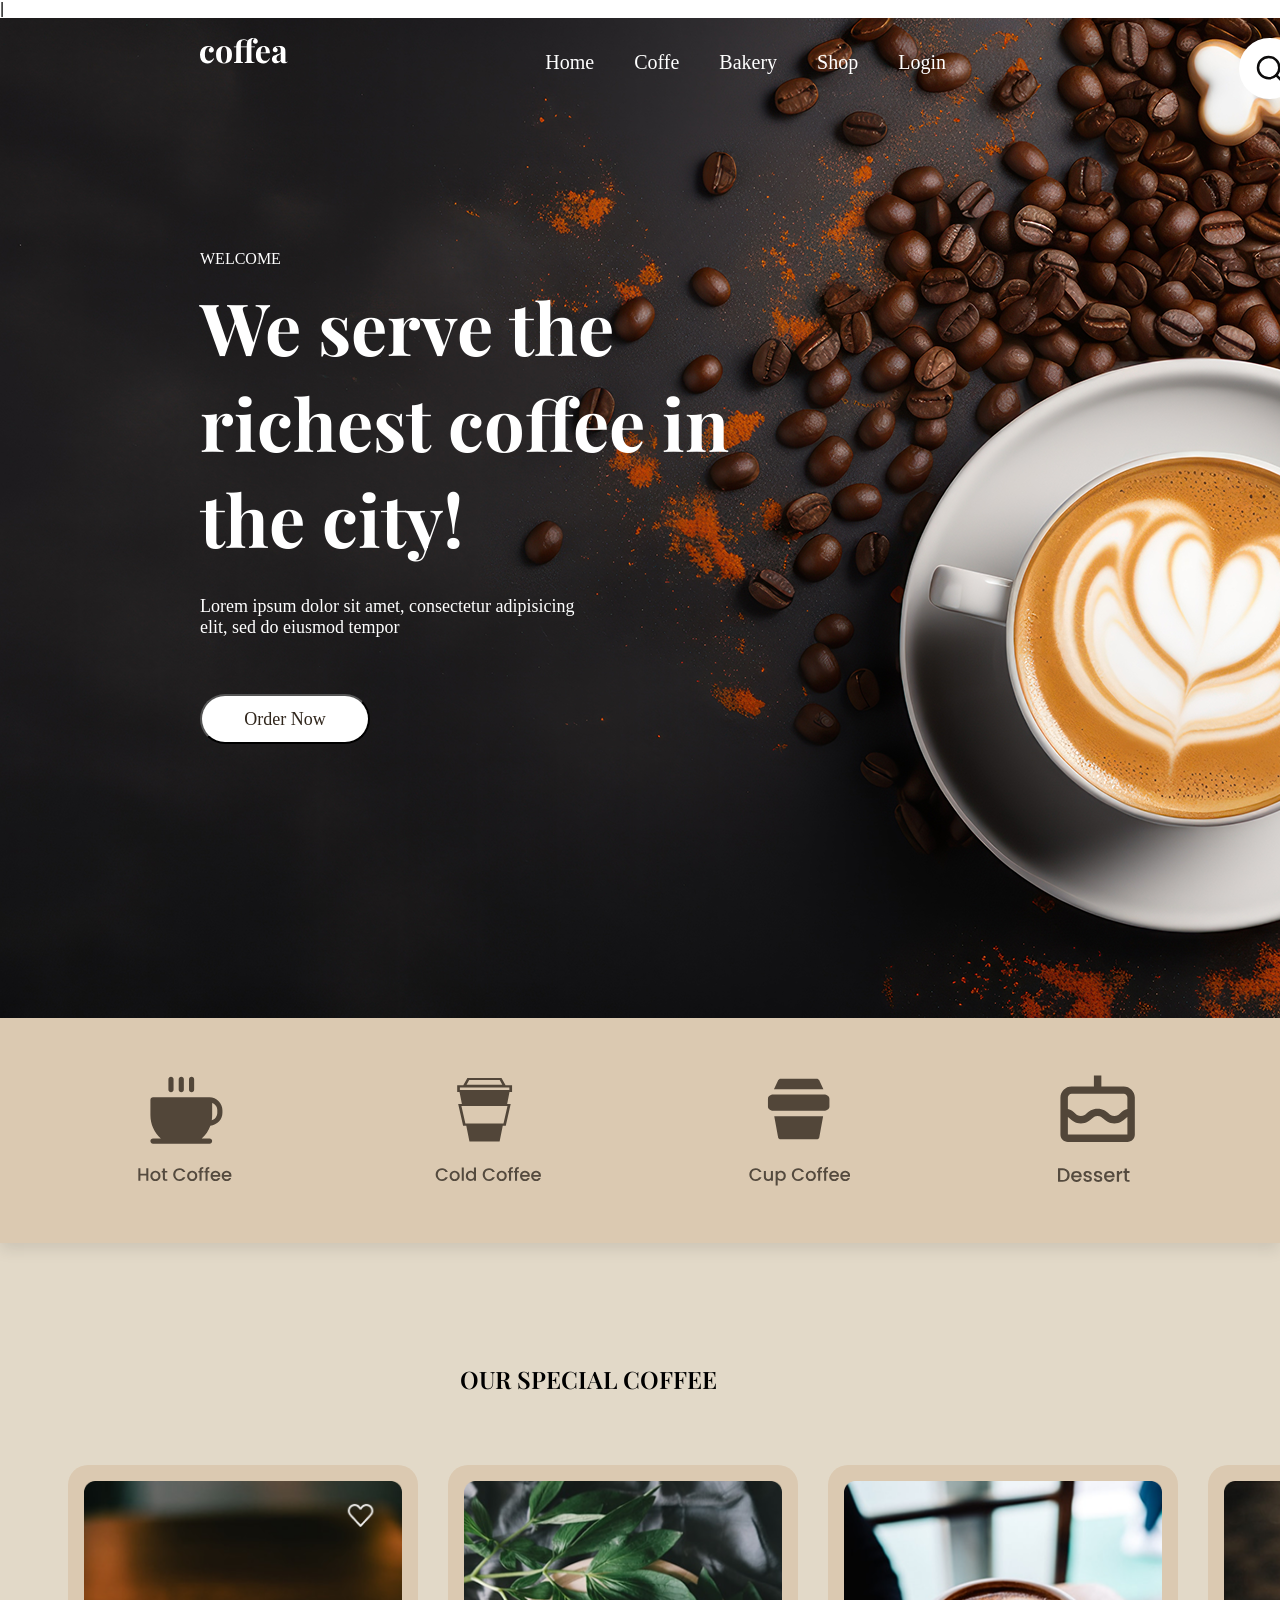
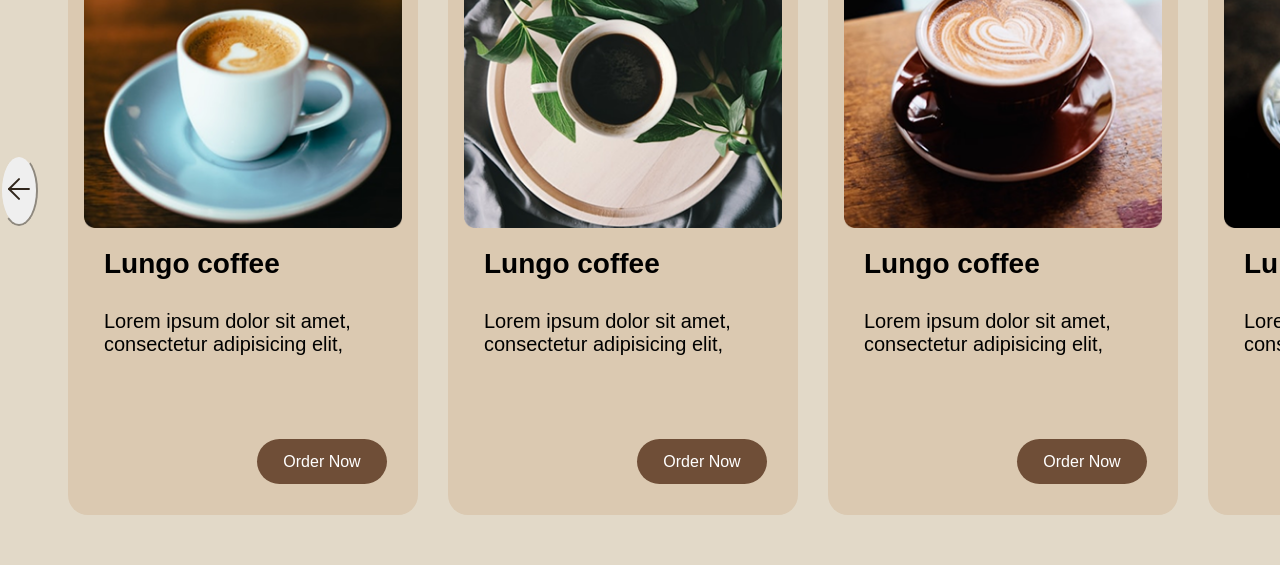
==== index.html @ 7fa64520 "c1" ====
<!DOCTYPE html>
<html lang="en">
<head>
    <meta charset="UTF-8">
    <meta name="viewport" content="width=device-width, initial-scale=1.0">
    <title>Caffea</title>
    |<link rel="stylesheet" href="styles.css">
    <link rel="preconnect" href="https://fonts.googleapis.com">
    <link rel="preconnect" href="https://fonts.gstatic.com" crossorigin>
    <link href="https://fonts.googleapis.com/css2?family=Playfair+Display:wght@400;500;600;700&display=swap"
        rel="stylesheet">
</head>
<body>
    <header class="header">
        
<section class="hero-content">
    <p class="subtitle-hero">WELCOME</p>
    <h1 class="title-hero">
        We serve the <br> richest coffee in <br>the city!</h1>
    <p class="text-hero">Lorem ipsum dolor sit amet, consectetur adipisicing <br>elit, sed do eiusmod tempor</p>

    <button class="hero-btn"> Order Now </button>
</section>

      <nav class="navbar">
        <a href="index.html" class="logo">
            <img src="./images/Coffea-logo.svg" alt="Logo" class="logo">
        </a>
        <ul class="nav-list">
      
       
       <li class="item-nav"><a href="home.html" class="nav-link">Home</a></li>

       <li class="item-nav"><a href="coffe.html" class="nav-link"> Coffe</a></li>

       <li class="item-nav"><a href="bakery.html" class="nav-link"> Bakery</a></li>
       
       <li class="item-nav"><a href="shop.html" class="nav-link">Shop</a></li>
       
       <li class="item-nav"><a href="login.html" class="nav-link">Login</a></li>
       
       
</ul>
        <a href="#" class="search-btn">
            <img src="./images/cautare-icon.svg" alt="Search">
        </a>
    </nav>
    
    </header>


    <main>

<section class="icons">
    
        <img src="./images/svg1.svg" alt="svg1" class="svg"/>  
        <img src="./images/svg2.svg" alt="svg2" class="svg"/>
        <img src="./images/svg3.svg" alt="svg3" class="svg"/>
        <img src="./images/svg4.svg" alt="svg4" class="svg"/>
  
</section>

<section class="section1">

<h2 class="section1-title">OUR SPECIAL COFFEE</h2>

   <div class="cards"">


  <button class="btn-arrow"><img src="./images/arrow1.svg " /></button>
 
    <article class="card">
        <img src="/images/sectiune1f1.png" alt="poza-cafea" class="foto1" />
<h2 class="card-title">Lungo coffee</h2>
<p class="card-text">Lorem ipsum dolor sit amet,<br> consectetur adipisicing elit,</p>
<button class="btn-cards"> Order Now</button>
</article>




     <article class="card">
        <img src="./images/sectiune1f2.png" alt="poza-cafea2" class="foto1" />
<h2 class="card-title">Lungo coffee</h2>
        <p class="card-text">Lorem ipsum dolor sit amet,<br> consectetur adipisicing elit,</p>
    <button class="btn-cards"> Order Now</button>
    </article>





        <article class="card">
            <img src="./images/sectiune1f3.png" alt="poza-cafea3" class="foto1" />
            <h2 class="card-title">Lungo coffee</h2>
            <p class="card-text">Lorem ipsum dolor sit amet,<br> consectetur adipisicing elit,</p>
    <button class="btn-cards"> Order Now</button>
        </article>




            <article class="card">
                <img src="./images/sectiune1f4.png" alt="poza-cafea4" class="foto1" />
                <h2 class="card-title">Lungo coffee</h2>
                <p class="card-text">Lorem ipsum dolor sit amet,<br> consectetur adipisicing elit,</p>
            <button class="btn-cards"> Order Now</button>
            </article>
          <button class="btn-arrow"> <img src="./images/arrow2.svg" /></button>
            </div>
</section>
    </main>
</body>
</html>
---- styles.css ----
:root {
    --primary-color: #6F4E37;
    --text-color: #333;
    --white: #fff;
    --transition: 0.3s;
    --button-color:#90EE90;
}

* {
    margin: 0;
    padding: 0;
    box-sizing: border-box;
}

body {
    font-family: sans-serif;
}

.header {
    display: flex;
    min-height: 1000px;

    background-image: url("./images/background-hero.png");
    background-size: cover;
    background-position: center;
}
.logo {
    width: 88px;
    height: auto;
    display: block;
    margin-left: 100px;
    margin-top: 10px;
}

.navbar{
    display:flex;
    justify-content: space-between;
    gap: 30px;
    width: 1444px;
    height: 66px;
    
}
.nav-list{
  

    display:flex;
    justify-content: flex-end;
    gap: 40px;
    width: 551px;
    height: 29.21px;
    list-style: none;
    padding:33px;
    font-family: Poppins;

}
.nav-link{text-decoration: none;
    color: white;
    list-style: none;}
.item-nav{
    color:#fff;
    font-size: 20px;
    text-decoration: none;
}
.search-btn{
    width: 61px;
    height: 66px;
    padding: 20px;

}
.hero-content {
    position: absolute;
    top: 250px;
    left: 200px;
    color:#fff;
    
}
.subtitle-hero{
    margin-bottom: 10px;
    font-family: outfit;
}
.title-hero{
    font-size: 72px;
    font-family: Playfair Display;
    margin-bottom: 30px;
    
}
.text-hero{
    font-size: 18px;
    font-family: Outfit;
    margin-bottom: 56px;
}
.hero-btn{
    width: 170px;
   height: 50px;
    border-radius: 100px;
    background-color: #FFFFFF;
    color:#30261C;
    cursor: pointer;
    font-size: 18px;
    font-family: Outfit;
   
    
}
.hero-btn:hover{
    background-color: var(--button-color);

}
.nav-link:hover{
    color: var(--button-color);
}
.icons{
    display: flex;
    flex-direction: row;
    justify-content:center ;
    gap: 100px;
    background-color: #dbc9b1;

       
                box-shadow: 0 6px 15px rgba(0, 0, 0, 0.10);
            
        position: relative;
        z-index: 1;
    }

.svg{ 
    margin: 50px;
    width: 97,5px;
    height: 125px;
  
}
.section1 {
    background-color: #E2D9C8;
    display: flex;
    flex-direction: column;
    padding: 50px 0;
}

.section1-title {
    align-self: center;
    width: 361px;
    font-family: "Playfair Display", serif;
    font-weight: 600;
    margin: 70px;
}


.cards {
    display: flex;
    flex-direction: row;
    justify-content: space-around;
    gap: 30px;
}


.btn-arrow {
    width: 71px;
    height: 71px;
    align-self: center;
    border-radius: 50%;
    border-color: #E2D9C8;
}


.btn-arrow:hover {
    background-color: var(--button-color);
}


.card {
    display: flex;
    flex-direction: column;
    width: 350px;
    height: 650px;
    padding: 16px;
    background-color: #dbc9b1;
    border-radius: 20px;
}


.card-title {
    font-family: "Outfit", sans-serif;
    font-weight: 600;
    font-size: 28px;
    padding: 20px;
    margin: 0;
}


.card-text {
    font-family: "Outfit", sans-serif;
    font-size: 20px;
    padding: 0 20px;
    margin-top: 10px;

   
}


.btn-cards {
    width: 130px;
    height: 45px;
    margin-top: auto;
    margin-left: auto;
    margin-right: 15px;
    margin-bottom: 15px;
    

    background-color: #6F4E37;
    color: white;
    border-radius: 30px;
    border: none;

    font-family: "Outfit", sans-serif;
    font-size: 16px;
   
}


.btn-cards:hover {
    background-color: var(--button-color);
}
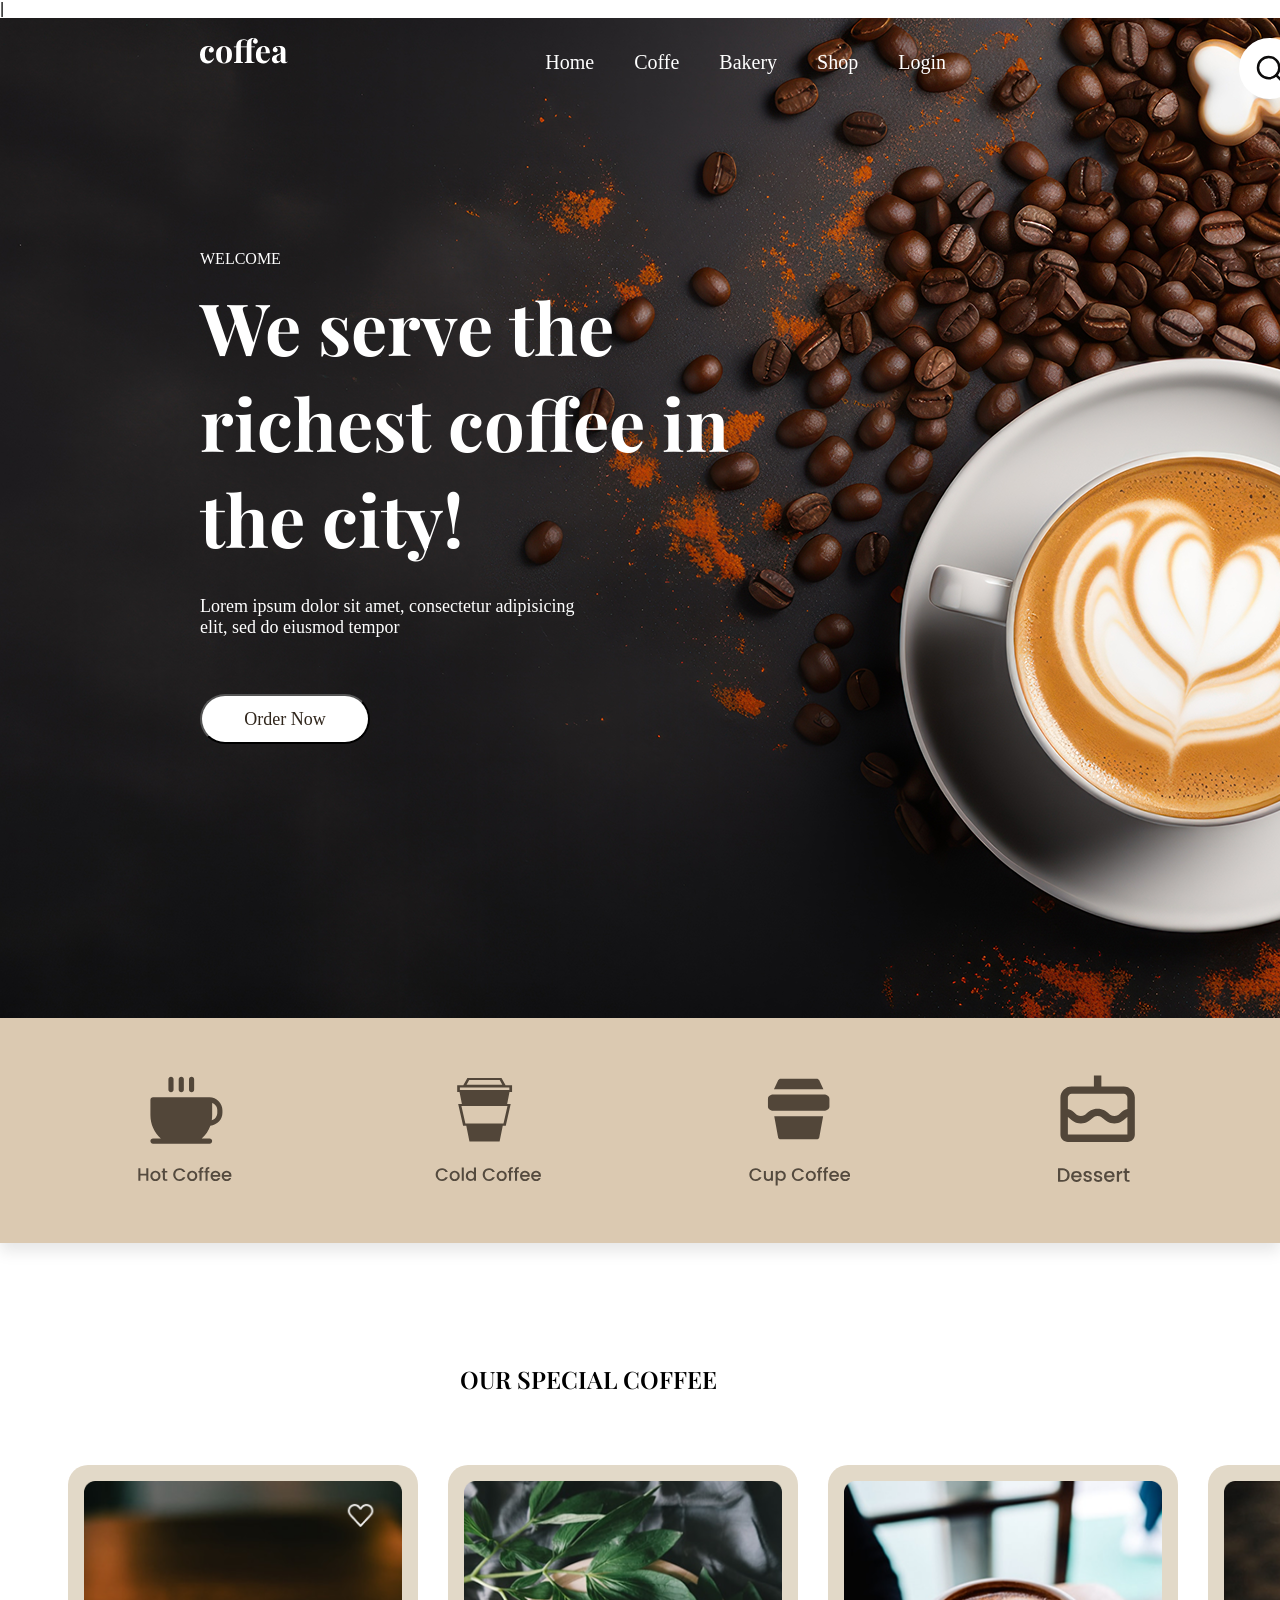
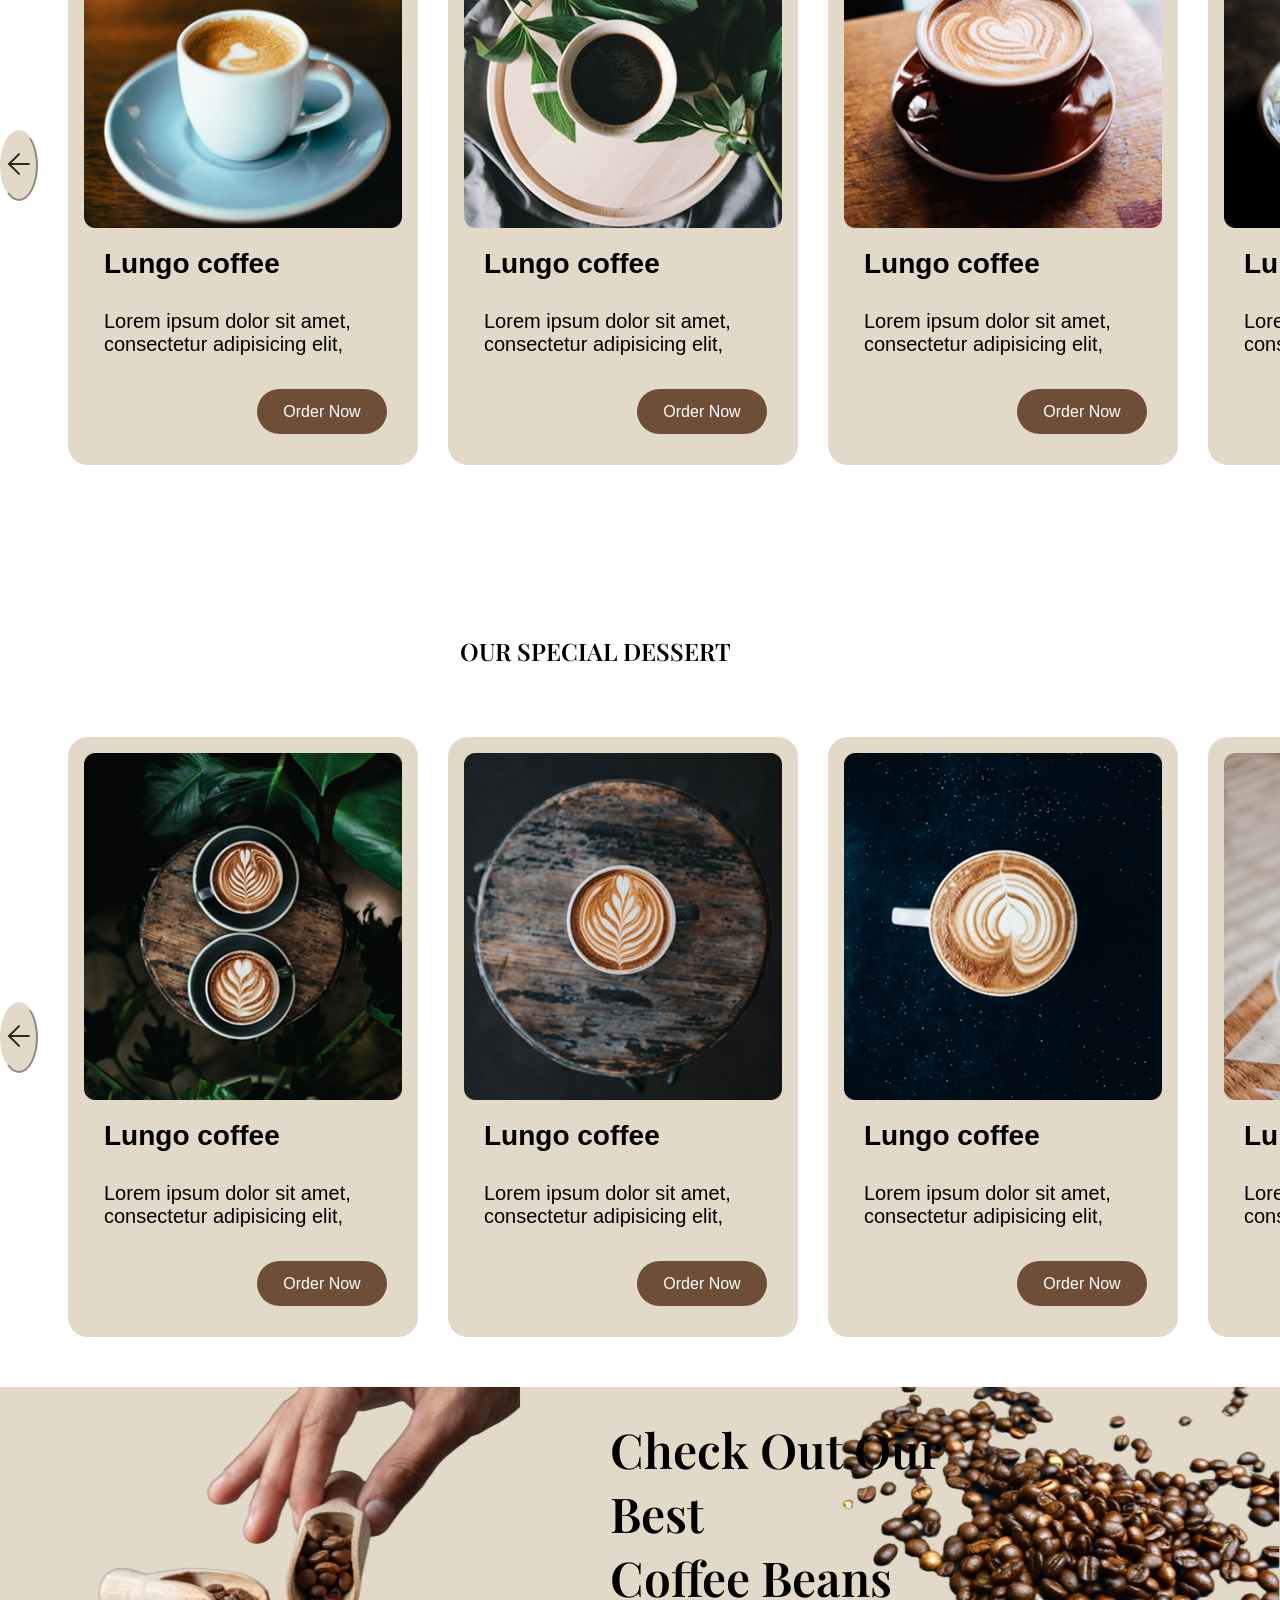
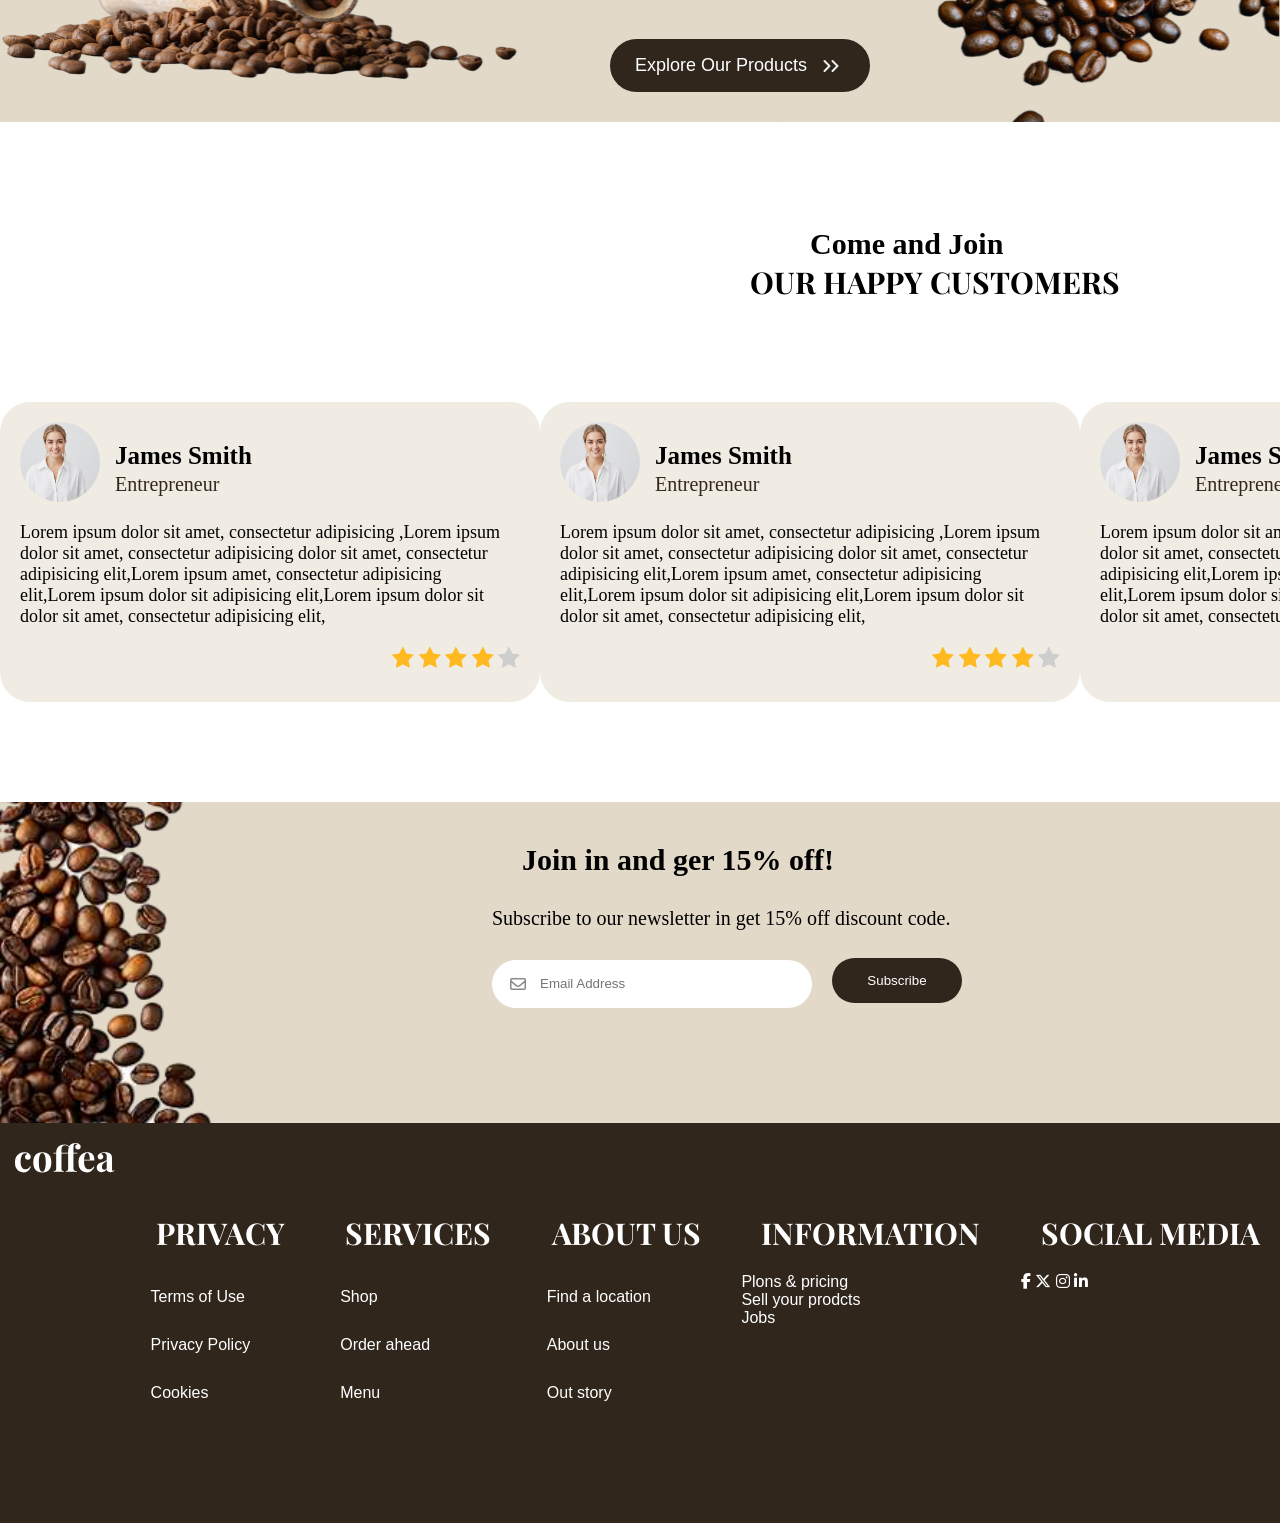
==== commit 48c6246b: "box model+ flexbox" ====
--- a/index.html
+++ b/index.html
@@ -9,6 +9,7 @@
     <link rel="preconnect" href="https://fonts.gstatic.com" crossorigin>
     <link href="https://fonts.googleapis.com/css2?family=Playfair+Display:wght@400;500;600;700&display=swap"
         rel="stylesheet">
+        <link rel="stylesheet" href="https://cdnjs.cloudflare.com/ajax/libs/font-awesome/6.7.2/css/all.min.css">
 </head>
 <body>
     <header class="header">
@@ -109,6 +110,248 @@
           <button class="btn-arrow"> <img src="./images/arrow2.svg" /></button>
             </div>
 </section>
+
+
+
+
+<section class="section1">
+
+    <h2 class="section1-title">OUR SPECIAL DESSERT</h2>
+
+    <div class="cards"">
+
+
+  <button class=" btn-arrow"><img src="./images/arrow1.svg " /></button>
+
+        <article class="card">
+            <img src="/images/sectiune2f1.png" alt="poza-cafea" class="foto1" />
+            <h2 class="card-title">Lungo coffee</h2>
+            <p class="card-text">Lorem ipsum dolor sit amet,<br> consectetur adipisicing elit,</p>
+            <button class="btn-cards"> Order Now</button>
+        </article>
+
+
+
+
+        <article class="card">
+            <img src="./images/sectiune2f2.png" alt="poza-cafea2" class="foto1" />
+            <h2 class="card-title">Lungo coffee</h2>
+            <p class="card-text">Lorem ipsum dolor sit amet,<br> consectetur adipisicing elit,</p>
+            <button class="btn-cards"> Order Now</button>
+        </article>
+
+
+
+
+
+        <article class="card">
+            <img src="./images/sectiune2f3.png" alt="poza-cafea3" class="foto1" />
+            <h2 class="card-title">Lungo coffee</h2>
+            <p class="card-text">Lorem ipsum dolor sit amet,<br> consectetur adipisicing elit,</p>
+            <button class="btn-cards"> Order Now</button>
+        </article>
+
+
+
+
+        <article class="card">
+            <img src="./images/sectiune2f4.png" alt="poza-cafea4" class="foto1" />
+            <h2 class="card-title">Lungo coffee</h2>
+            <p class="card-text">Lorem ipsum dolor sit amet,<br> consectetur adipisicing elit,</p>
+            <button class="btn-cards"> Order Now</button>
+        </article>
+        <button class="btn-arrow"> <img src="./images/arrow2.svg" /></button>
+    </div>
+</section>
+
+
+<section class="section3">
+
+    <img src="./images/svg1-section3.svg" alt="Coffee beans" class="section3-left-img">
+
+    <div class="section3-content">
+        <h2 class="section3-title">
+            Check Out Our Best <br>
+            Coffee Beans
+        </h2>
+
+        <button class="section3-btn">
+            Explore Our Products
+            <img src="./images/section3-arrrows.svg" alt="" class="section3-arrow">
+        </button>
+    </div>
+
+    <img src="./images/svg2-section3.svg" alt="Coffee beans" class="section3-right-img">
+
+</section>
+
+
+
+
+<h2 class="title-section4"> <span class="text-title4">Come and Join<br> </span>OUR HAPPY CUSTOMERS </h2>
+
+<section class="section4">
+
+
+<article class="article">
+    <div class="person">
+    <img src="./images/foto-sec4.png" alt="poza-profil" class="section4-photo" />
+
+    <div class="person-information">
+    <h3 class="section4-name"> James Smith</h3>
+    <p class="section4-first-text"> Entrepreneur</p>
+    </div>
+    </div>
+    
+     <p class="section4-second-text">Lorem ipsum dolor sit amet, consectetur adipisicing ,Lorem ipsum dolor sit amet, consectetur adipisicing dolor sit amet,
+    consectetur adipisicing elit,Lorem ipsum amet, consectetur adipisicing elit,Lorem ipsum dolor sit adipisicing elit,Lorem
+    ipsum dolor sit dolor sit amet, consectetur adipisicing elit,</p>
+
+<div class="star-icons">
+    <img src="./images/star-section4.svg" alt="star-sign" class="star-icon" />
+    <img src="./images/star-section4.svg" alt="star-sign" class="star-icon" />
+    <img src="./images/star-section4.svg" alt="star-sign" class="star-icon" />
+    <img src="./images/star-section4.svg" alt="star-sign" class="star-icon" />
+    <img src="./images/section4-star-empty.svg" alt="star-sign" class="star-icon" />
+
+
+</div>
+   
+</article>
+
+
+
+<article class="article">
+    <div class="person">
+    <img src="./images/foto-sec4.png" alt="poza-profil" class="section4-photo" />
+
+    <div class="person-information">
+    <h3 class="section4-name"> James Smith</h3>
+    <p class="section4-first-text"> Entrepreneur</p>
+    </div>
+    </div>
+     <p class="section4-second-text">Lorem ipsum dolor sit amet, consectetur adipisicing ,Lorem ipsum dolor sit amet, consectetur adipisicing dolor sit amet,
+    consectetur adipisicing elit,Lorem ipsum amet, consectetur adipisicing elit,Lorem ipsum dolor sit adipisicing elit,Lorem
+    ipsum dolor sit dolor sit amet, consectetur adipisicing elit,</p>
+
+
+    <div class="star-icons">
+    <img src="./images/star-section4.svg" alt="star-sign" class="star-icon" />
+    <img src="./images/star-section4.svg" alt="star-sign" class="star-icon" />
+    <img src="./images/star-section4.svg" alt="star-sign" class="star-icon" />
+    <img src="./images/star-section4.svg" alt="star-sign" class="star-icon" />
+    <img src="./images/section4-star-empty.svg" alt="star-sign" class="star-icon" />
+  
+        
+    </div>
+</article>
+<article class="article">
+    <div class="person">
+        <img src="./images/foto-sec4.png" alt="poza-profil" class="section4-photo" />
+
+        <div class="person-information">
+            <h3 class="section4-name"> James Smith</h3>
+            <p class="section4-first-text"> Entrepreneur</p>
+        </div>
+    </div>
+    <p class="section4-second-text">Lorem ipsum dolor sit amet, consectetur adipisicing ,Lorem ipsum dolor sit amet,
+        consectetur adipisicing dolor sit amet,
+        consectetur adipisicing elit,Lorem ipsum amet, consectetur adipisicing elit,Lorem ipsum dolor sit adipisicing
+        elit,Lorem
+        ipsum dolor sit dolor sit amet, consectetur adipisicing elit,</p>
+
+
+    <div class="star-icons">
+        <img src="./images/star-section4.svg" alt="star-sign" class="star-icon" />
+        <img src="./images/star-section4.svg" alt="star-sign" class="star-icon" />
+        <img src="./images/star-section4.svg" alt="star-sign" class="star-icon" />
+        <img src="./images/star-section4.svg" alt="star-sign" class="star-icon" />
+        <img src="./images/section4-star-empty.svg" alt="star-sign" class="star-icon" />
+
+
+    </div>
+</article>
+
+</section>
+
+
+
+<section class="section5">
+<img src="./images/section5-svg1.svg" alt="svg1-sectiune5" class="section5-svg1" />
+
+<div class="section5-text">
+<h2 class="section5-title"> Join in and ger 15% off!</h2>
+<p class="section5-subtext">Subscribe to our newsletter in get 15% off discount code.</p> 
+
+
+<div class="input-container">
+<i class="fa-regular fa-envelope"></i>
+<input type="email" placeholder="Email Address">
+</div>
+<button type="submit" class="btn-mail">Subscribe</button>
+</div>
+<img src="./images/section5-svg2.svg" alt="sectiune5-svg2" class="section-svg1" />
+
+</section>
     </main>
+
+
+    <footer class="footer">
+
+<img src="./images/Coffea-logo.svg" alt="logo" class="logo-footer" />
+
+
+<div class="footer-element">
+
+<h3 class="title-footer">PRIVACY</h3>
+<ul>
+    <li class="li-element"><a href="#">Terms of Use</a></li>
+    <li class="li-element"><a href="#">Privacy Policy</a></li>
+    <li class="li-element"><a href="#">Cookies</a></li>
+</ul>
+
+</div>
+
+<div class="footer-element">
+<h3 class="title-footer">SERVICES</h3>
+<ul>
+    <li class="li-element"><a href="#">Shop</a></li>
+    <li class="li-element"><a href="#">Order ahead</a></li>
+    <li class="li-element"><a href="#">Menu</a></li>
+</ul>
+
+</div>
+
+<div class="footer-element">
+<h3 class="title-footer">ABOUT US</h3>
+<ul>
+    <li class="li-element"><a href="#">Find a location</a></li>
+    <li class="li-element"><a href="#">About us</a></li>
+    <li class="li-element"><a href="#">Out story</a></li>
+</ul>
+
+</div>
+
+<div class="footer-element">
+<h3 class="title-footer">INFORMATION</h3>
+<ul>
+    <li><a href="#">Plons & pricing</a></li>
+    <li><a href="#">Sell your prodcts</a></li>
+    <li><a href="#">Jobs</a></li>
+</ul>
+
+</div>
+
+<div>
+<h3 class="title-footer">SOCIAL MEDIA</h3>
+<a href="www.facebook.com" target="_blank"> <i class="fa-brands fa-facebook-f"></i></a>
+<a href="https://x.com" target="_blank"> <i class="fa-brands fa-x-twitter"></i></a>
+<a href="https://www.instagram.com" target="_blank"><i class="fa-brands fa-instagram"></i></a>
+<a href="https://www.linkedin.com" target="_blank"><i class="fa-brands fa-linkedin-in"></i></a>
+
+
+</div>
+
+    </footer>
 </body>
 </html>
--- a/styles.css
+++ b/styles.css
@@ -116,7 +116,7 @@
     background-color: #dbc9b1;
 
        
-                box-shadow: 0 6px 15px rgba(0, 0, 0, 0.10);
+                box-shadow: 0 8px 15px rgba(0, 0, 0, 0.10);
             
         position: relative;
         z-index: 1;
@@ -129,7 +129,7 @@
   
 }
 .section1 {
-    background-color: #E2D9C8;
+    
     display: flex;
     flex-direction: column;
     padding: 50px 0;
@@ -158,6 +158,7 @@
     align-self: center;
     border-radius: 50%;
     border-color: #E2D9C8;
+    background-color: #E2D9C8;
 }
 
 
@@ -170,9 +171,9 @@
     display: flex;
     flex-direction: column;
     width: 350px;
-    height: 650px;
+    height: 600px;
     padding: 16px;
-    background-color: #dbc9b1;
+    background-color: #E2D9C8;
     border-radius: 20px;
 }
 
@@ -218,4 +219,242 @@
 
 .btn-cards:hover {
     background-color: var(--button-color);
+}
+.section3 {
+    display: grid;
+    grid-template-columns: 350px 1fr 500px;
+    align-items: center;
+
+    height: 335px;
+    background: #E2D9C8;
+}
+.section3-content {
+    justify-self: start;
+    margin-left: 120px;
+
+    display: flex;
+    flex-direction: column;
+    gap: 30px;
+    margin-left: 80px;
+    position: relative;
+    left: 180px;
+}
+.section3-title {
+    font-family: "Playfair Display", serif;
+    font-size: 48px;
+    font-weight: 600;
+    margin: 0;
+}
+.section3-btn {
+    display: flex;
+    align-items: center;
+    justify-content: center;
+    gap: 10px;
+
+    width: 260px;
+    padding: 16px;
+
+    border: none;
+    border-radius: 30px;
+
+    background-color: #30261C;
+    color: white;
+
+    font-family: "Outfit", sans-serif;
+    font-size: 18px;
+
+    cursor: pointer;
+}
+.section3-left-img {
+    justify-self: start;
+
+}
+.section3-right-img {
+    justify-self: end;
+}
+.section3-btn:hover{
+    background-color: var(--button-color);
+    
+}
+
+.title-section4{
+    position:relative;
+    left:750px;
+    top:100px;
+    font-family: Playfair Display;
+    font-size: 30px;
+}
+.text-title4{
+    font-family: Reggae One;
+    margin-left:60px;
+}
+.section4{
+    display: flex;
+    justify-content: space-around;
+    height: 500px;
+    
+}
+.section4-photo{
+    width: 80px;
+    height: 80px;
+    border-radius: 100%;
+    object-fit: cover;
+}
+.article{
+
+    display: flex;
+    flex-direction: column;
+    justify-content: flex-start;
+    gap: 20px;
+    margin-top: 200px;
+    border: none;
+background-color: rgba(226, 217, 200, 0.5);
+    
+    border-radius: 30px;
+    padding:20px;
+
+}
+.person{
+    display: flex;
+    flex-direction: row;
+    gap:15px;
+}
+.person-information{
+    margin-top: 20px;
+}
+
+.section4-name{
+    font-family: Poppins;
+    font-size: 25px;
+    margin-bottom:3px;
+
+}
+.section4-first-text{
+    font-family: Poppins;
+    font-size: 20px;
+    color:#30261C;
+    font-weight: 500;
+}
+
+.section4-second-text{
+    width: 500px;
+    font-family: Poppins;
+    font-size: 18px;
+}
+.star-icons{
+   
+   align-self: flex-end;
+
+}
+
+.section5{ 
+    display: flex;
+    flex-direction: row;
+    justify-content: space-between;
+    margin-top:100px;
+    background-color:#E2D9C8;
+    
+}
+
+.section5-text{
+    display: flex;
+    flex-direction: column;
+    padding: 10px;
+    gap: 30px;
+    justify-content: center;
+}
+.section5-title{
+    font-family: Poppins;
+    font-size: 30px;
+    font-weight: 600;
+    position: relative;
+    left:30px;
+}
+.section5-subtext{
+   font-family: Poppins;
+   font-size: 20px;
+}
+.input-container {
+    position: relative;
+    width: 320px;
+}
+
+.input-container i {
+    position: absolute;
+    left: 18px;
+    top: 50%;
+    transform: translateY(-50%);
+    color: #888;
+    font-size: 16px;
+}
+
+.input-container input {
+    width: 100%;
+    height: 48px;
+    border: none;
+    border-radius: 25px;
+    padding-left: 48px;
+    padding-right: 18px;
+    box-sizing: border-box;
+}
+.btn-mail{
+    background-color: #30261C;
+    color:#FFFFFF;
+    width: 130px;
+    height: auto;
+    padding:15px;
+    margin-left:400px;
+    position: relative;
+    bottom: 80px;
+    right: 60px;
+    border-radius: 30px;
+    border: none;
+
+}
+.btn-mail:hover{
+    background-color: var(--button-color);
+    
+}
+
+.footer{
+    display: flex;
+    flex-direction: row;
+    height: 400px;
+    width: 100%;
+   justify-content: space-between;
+   background-color: #30261C;
+}
+.logo-footer{
+    width: 100px;
+}
+
+.title-footer{
+    font-family: Playfair Display;
+    color:#FFFFFF;
+    font-size: 30px;
+    padding:20px;
+    margin-top: 70px;
+}
+
+ul {
+    list-style: none;
+}
+a {
+    text-decoration: none;
+    color:#FFFFFF;
+}
+.footer-element{
+    display: flex;
+    flex-direction: column;
+
+}
+
+
+.logo-footer{
+   align-self: flex-start;
+   margin-left: 15px;
+   margin-top:20px;
+}
+.li-element{
+    padding:15px;
 }
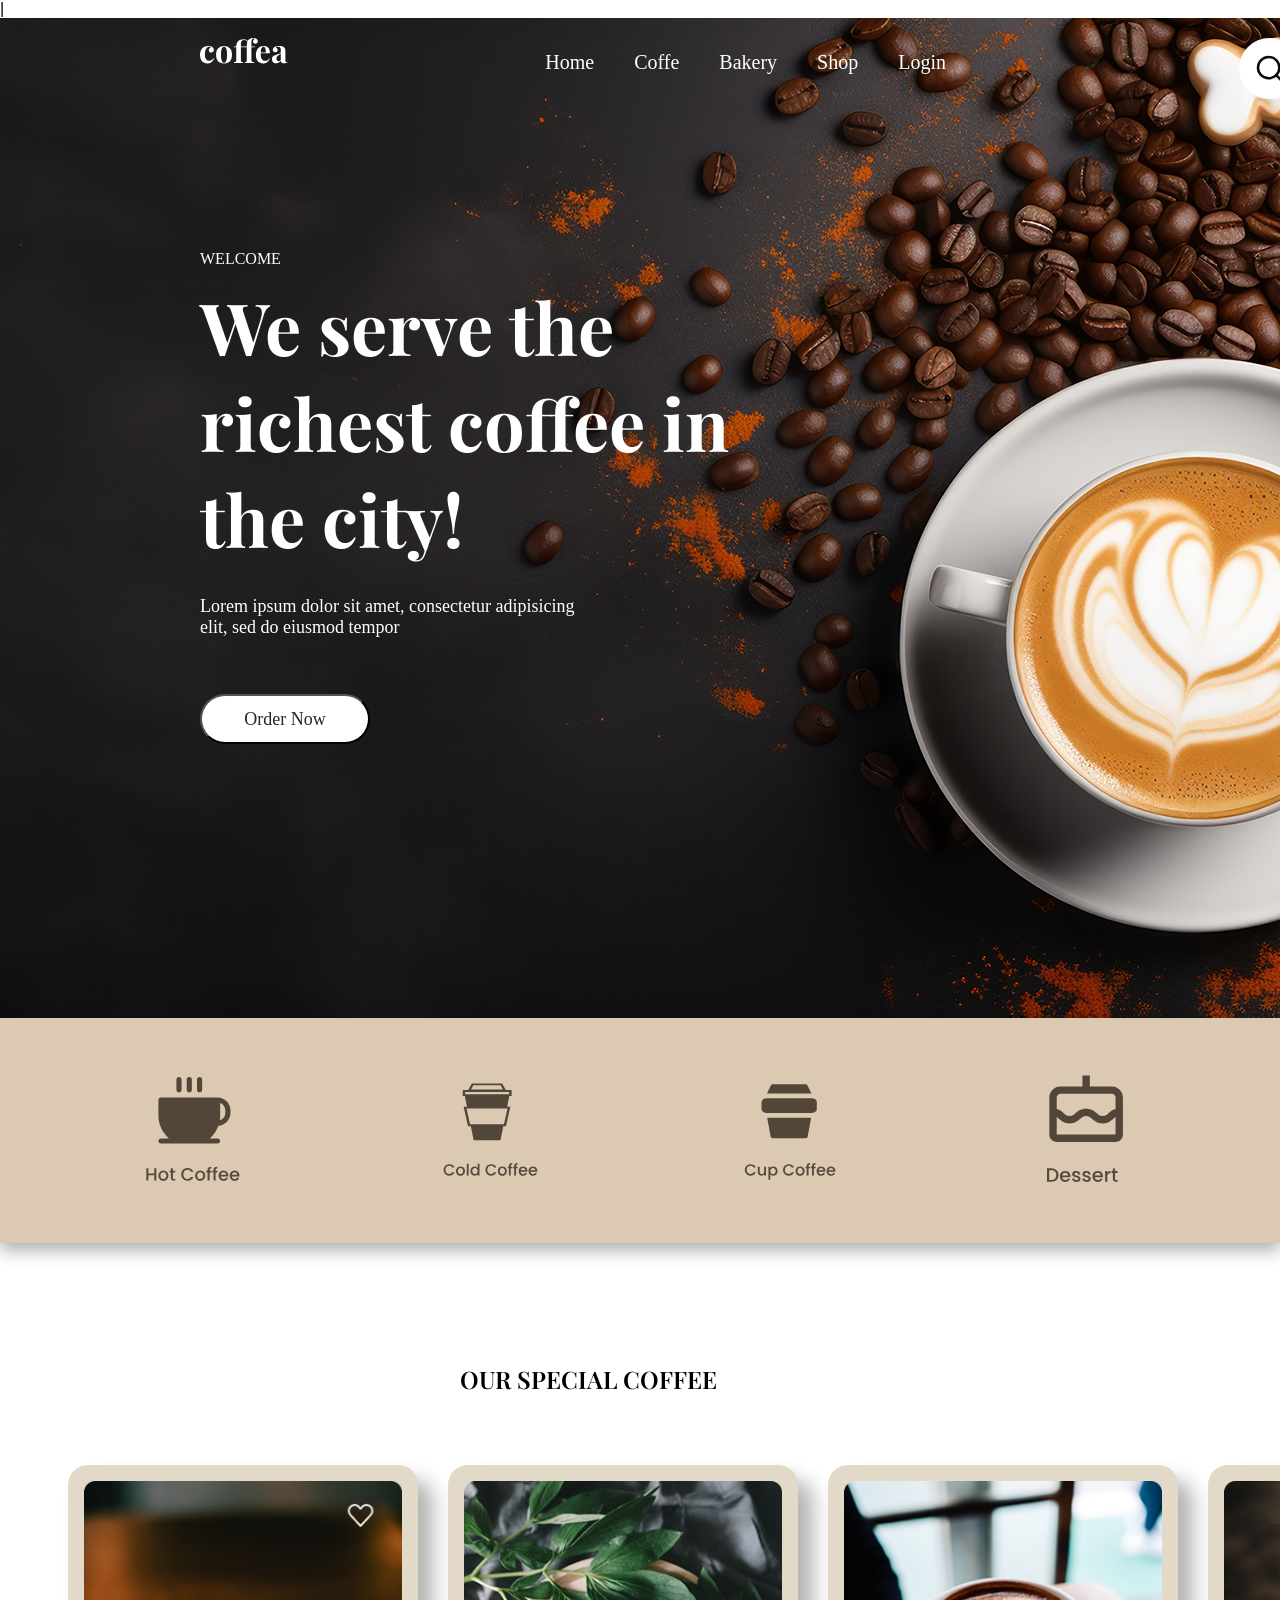
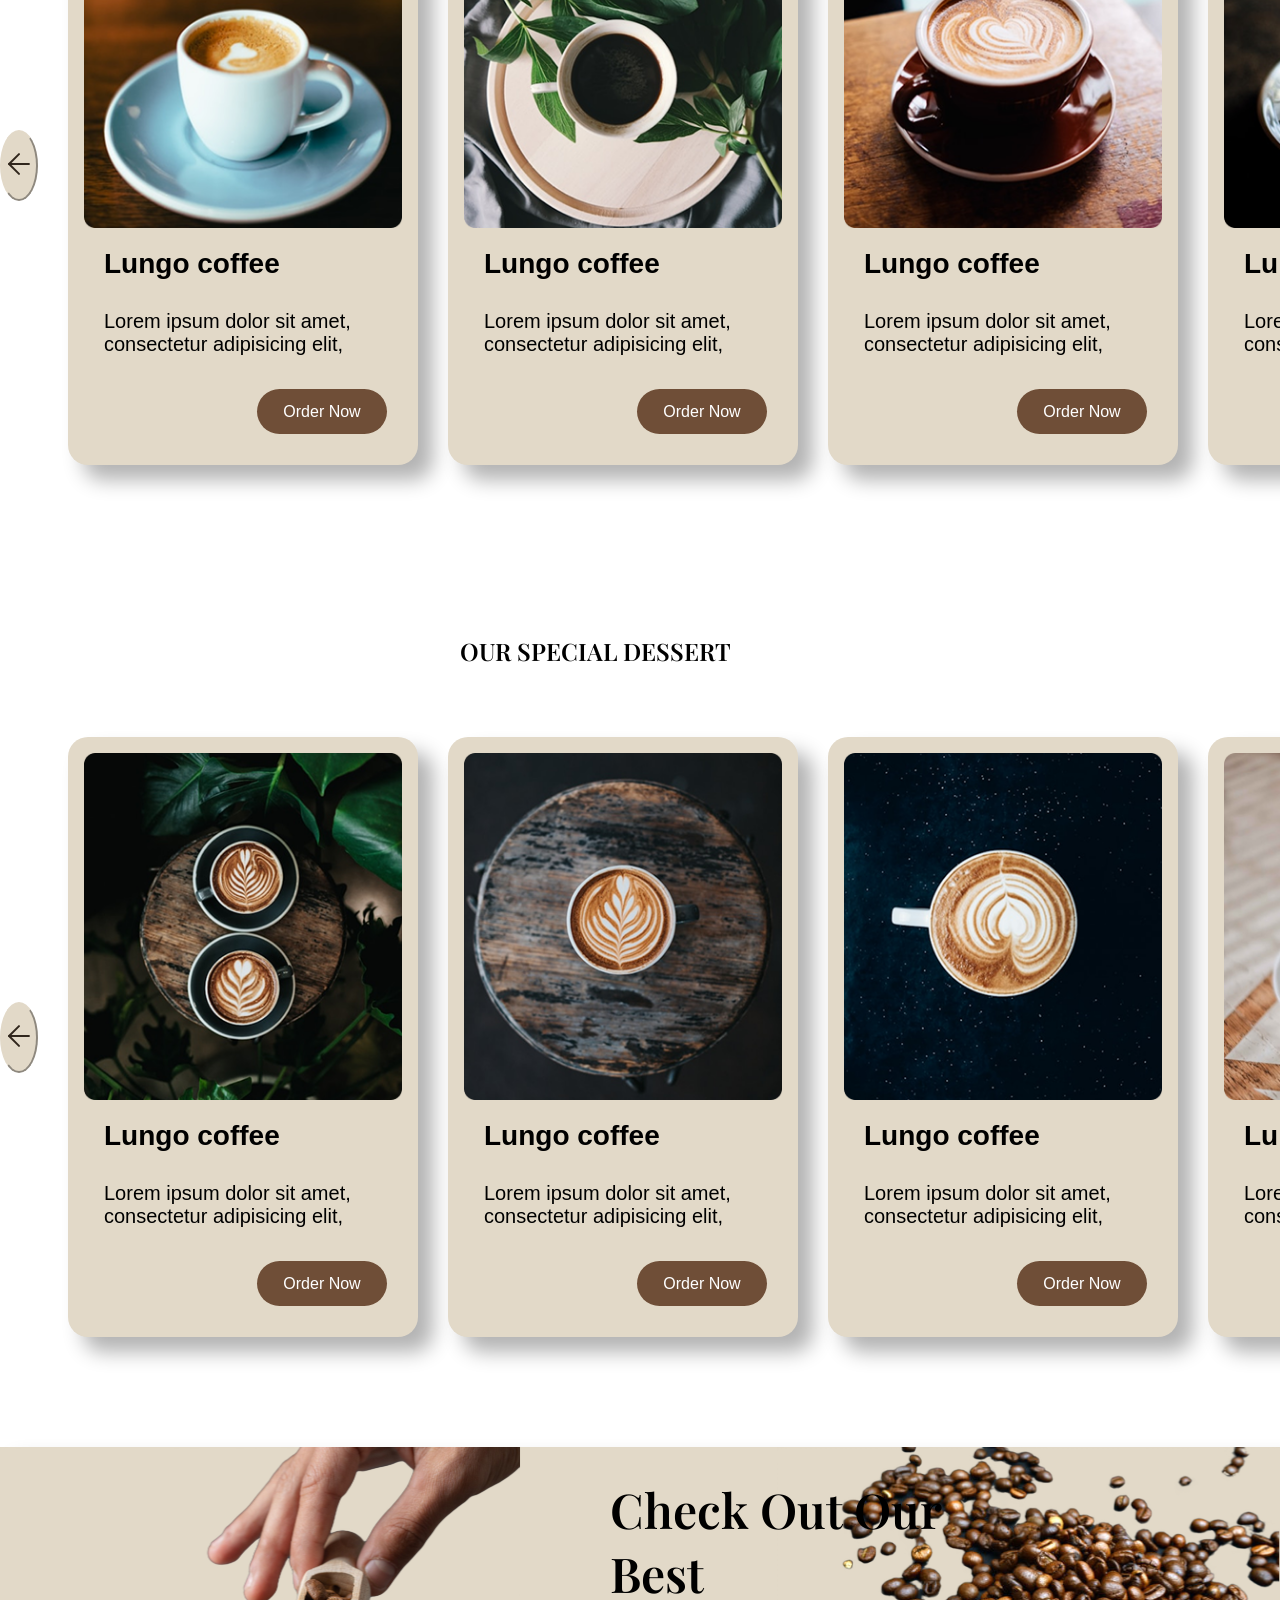
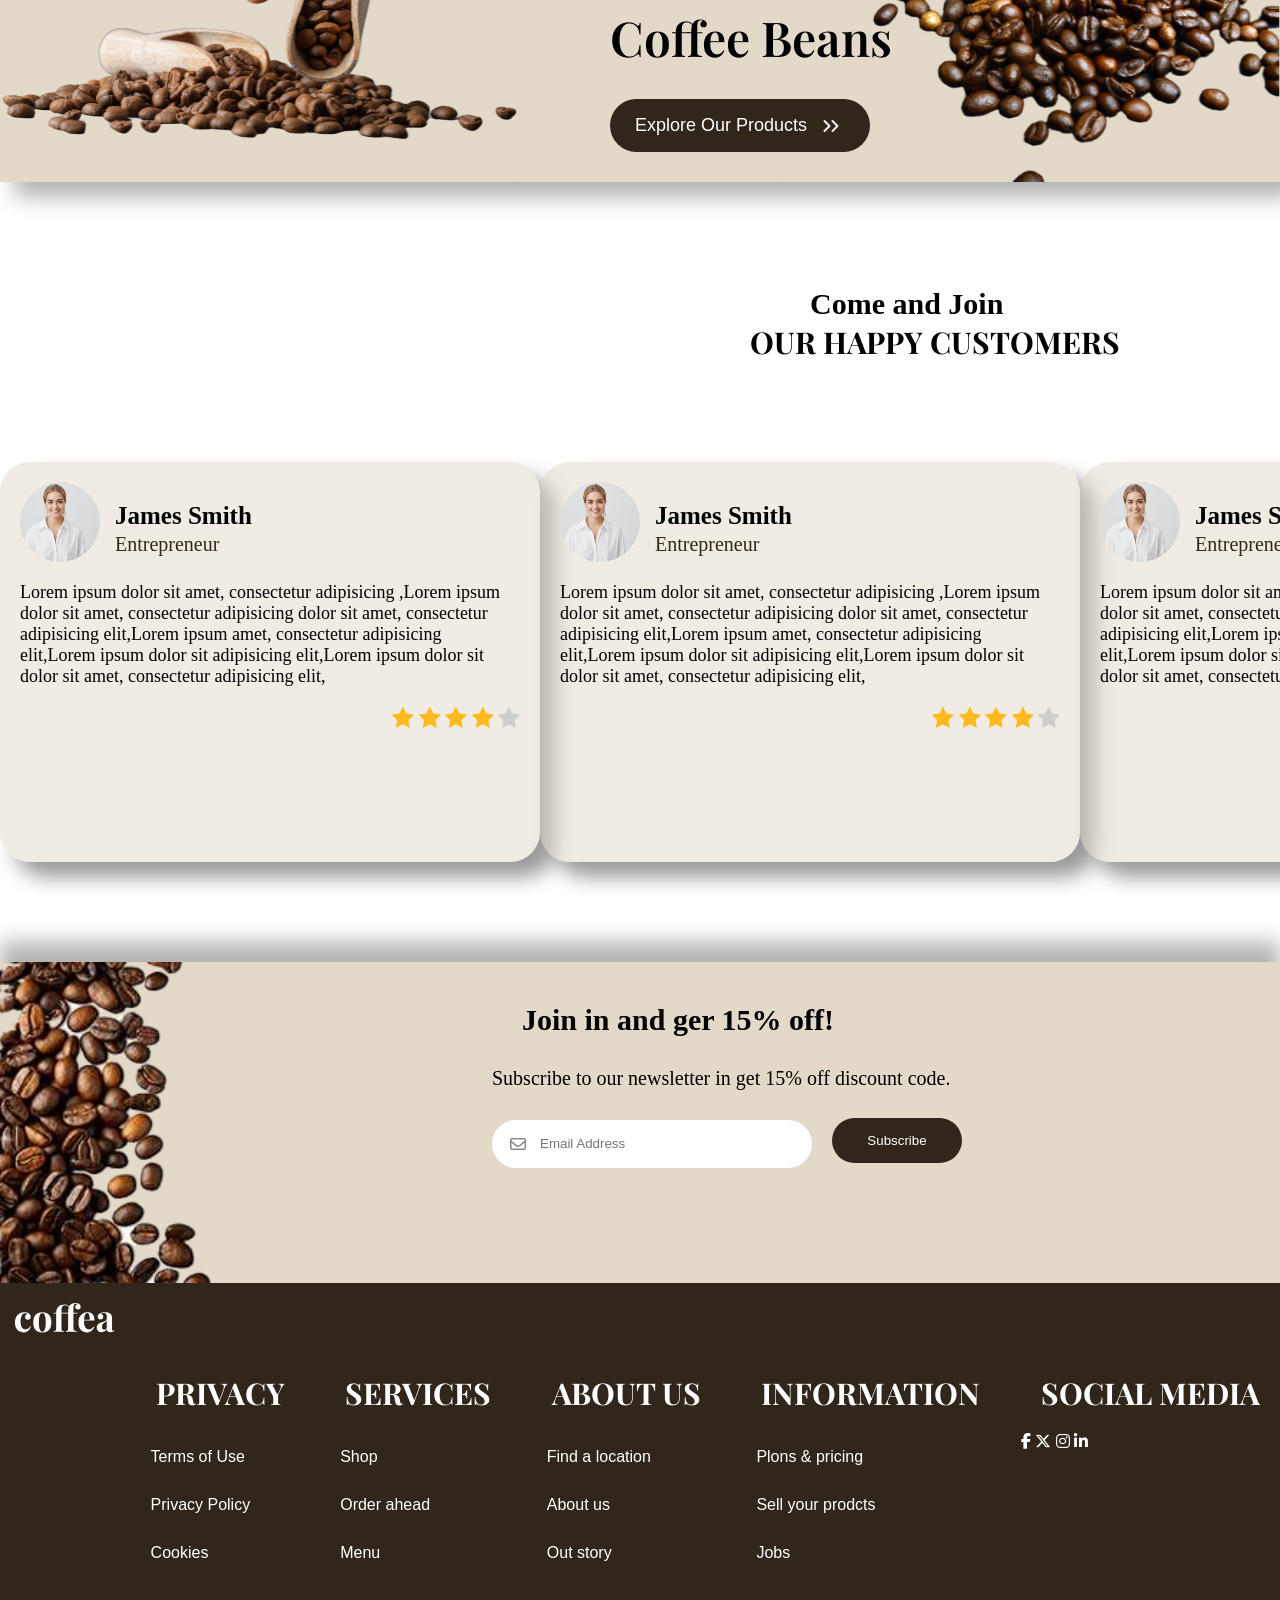
==== commit 3b404f27: "box-shadow" ====
--- a/index.html
+++ b/index.html
@@ -65,13 +65,13 @@
 
 <h2 class="section1-title">OUR SPECIAL COFFEE</h2>
 
-   <div class="cards"">
+   <div class="cards">
 
 
   <button class="btn-arrow"><img src="./images/arrow1.svg " /></button>
  
     <article class="card">
-        <img src="/images/sectiune1f1.png" alt="poza-cafea" class="foto1" />
+        <img src="./images/sectiune1f1.png" alt="poza-cafea" class="foto1" />
 <h2 class="card-title">Lungo coffee</h2>
 <p class="card-text">Lorem ipsum dolor sit amet,<br> consectetur adipisicing elit,</p>
 <button class="btn-cards"> Order Now</button>
@@ -124,7 +124,7 @@
   <button class=" btn-arrow"><img src="./images/arrow1.svg " /></button>
 
         <article class="card">
-            <img src="/images/sectiune2f1.png" alt="poza-cafea" class="foto1" />
+            <img src="./images/sectiune2f1.png" alt="poza-cafea" class="foto1" />
             <h2 class="card-title">Lungo coffee</h2>
             <p class="card-text">Lorem ipsum dolor sit amet,<br> consectetur adipisicing elit,</p>
             <button class="btn-cards"> Order Now</button>
@@ -335,16 +335,16 @@
 <div class="footer-element">
 <h3 class="title-footer">INFORMATION</h3>
 <ul>
-    <li><a href="#">Plons & pricing</a></li>
-    <li><a href="#">Sell your prodcts</a></li>
-    <li><a href="#">Jobs</a></li>
+    <li class="li-element"><a href="#">Plons & pricing</a></li>
+    <li class="li-element"><a href="#">Sell your prodcts</a></li>
+    <li class="li-element"><a href="#">Jobs</a></li>
 </ul>
 
 </div>
 
 <div>
 <h3 class="title-footer">SOCIAL MEDIA</h3>
-<a href="www.facebook.com" target="_blank"> <i class="fa-brands fa-facebook-f"></i></a>
+<a href="https://www.facebook.com" target="_blank"> <i class="fa-brands fa-facebook-f"></i></a>
 <a href="https://x.com" target="_blank"> <i class="fa-brands fa-x-twitter"></i></a>
 <a href="https://www.instagram.com" target="_blank"><i class="fa-brands fa-instagram"></i></a>
 <a href="https://www.linkedin.com" target="_blank"><i class="fa-brands fa-linkedin-in"></i></a>
--- a/styles.css
+++ b/styles.css
@@ -116,7 +116,7 @@
     background-color: #dbc9b1;
 
        
-                box-shadow: 0 8px 15px rgba(0, 0, 0, 0.10);
+                box-shadow: 0 8px 15px rgba(0, 0, 0, 0.30);
             
         position: relative;
         z-index: 1;
@@ -124,7 +124,7 @@
 
 .svg{ 
     margin: 50px;
-    width: 97,5px;
+    width: 97.5px;
     height: 125px;
   
 }
@@ -149,6 +149,8 @@
     flex-direction: row;
     justify-content: space-around;
     gap: 30px;
+    
+ 
 }
 
 
@@ -175,6 +177,7 @@
     padding: 16px;
     background-color: #E2D9C8;
     border-radius: 20px;
+    box-shadow: 15px 15px 20px rgba(0, 0, 0, 0.30);
 }
 
 
@@ -227,10 +230,12 @@
 
     height: 335px;
     background: #E2D9C8;
+    box-shadow: 15px 15px 20px rgba(0, 0, 0, 0.30);
+    margin-top: 60px;
 }
 .section3-content {
     justify-self: start;
-    margin-left: 120px;
+    
 
     display: flex;
     flex-direction: column;
@@ -291,7 +296,7 @@
 .section4{
     display: flex;
     justify-content: space-around;
-    height: 500px;
+    height: 600px;
     
 }
 .section4-photo{
@@ -309,9 +314,10 @@
     margin-top: 200px;
     border: none;
 background-color: rgba(226, 217, 200, 0.5);
-    
+    max-height: fit-content;
     border-radius: 30px;
     padding:20px;
+    box-shadow: 15px 15px 20px rgba(0,0,0,0.4);
 
 }
 .person{
@@ -353,6 +359,7 @@
     justify-content: space-between;
     margin-top:100px;
     background-color:#E2D9C8;
+    box-shadow: 0 -20px 20px rgba(0, 0, 0, 0.30);
     
 }
 
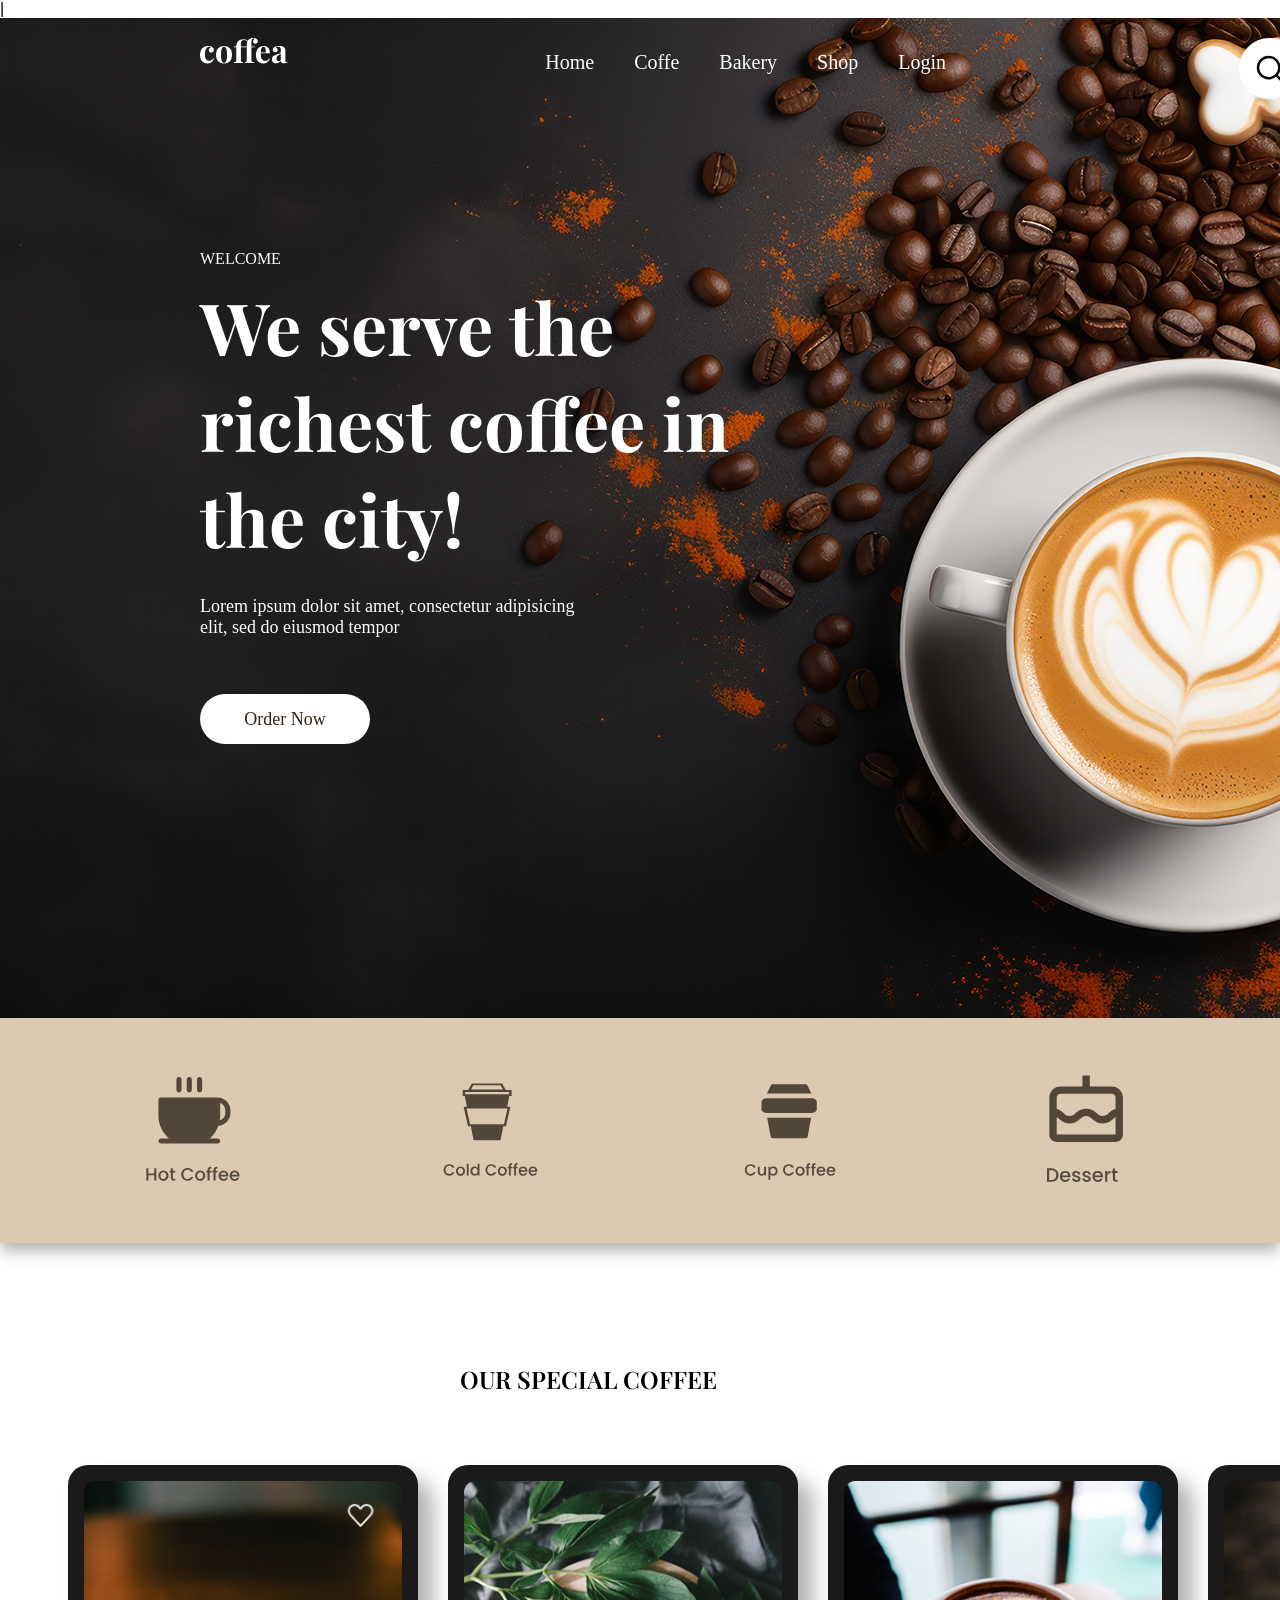
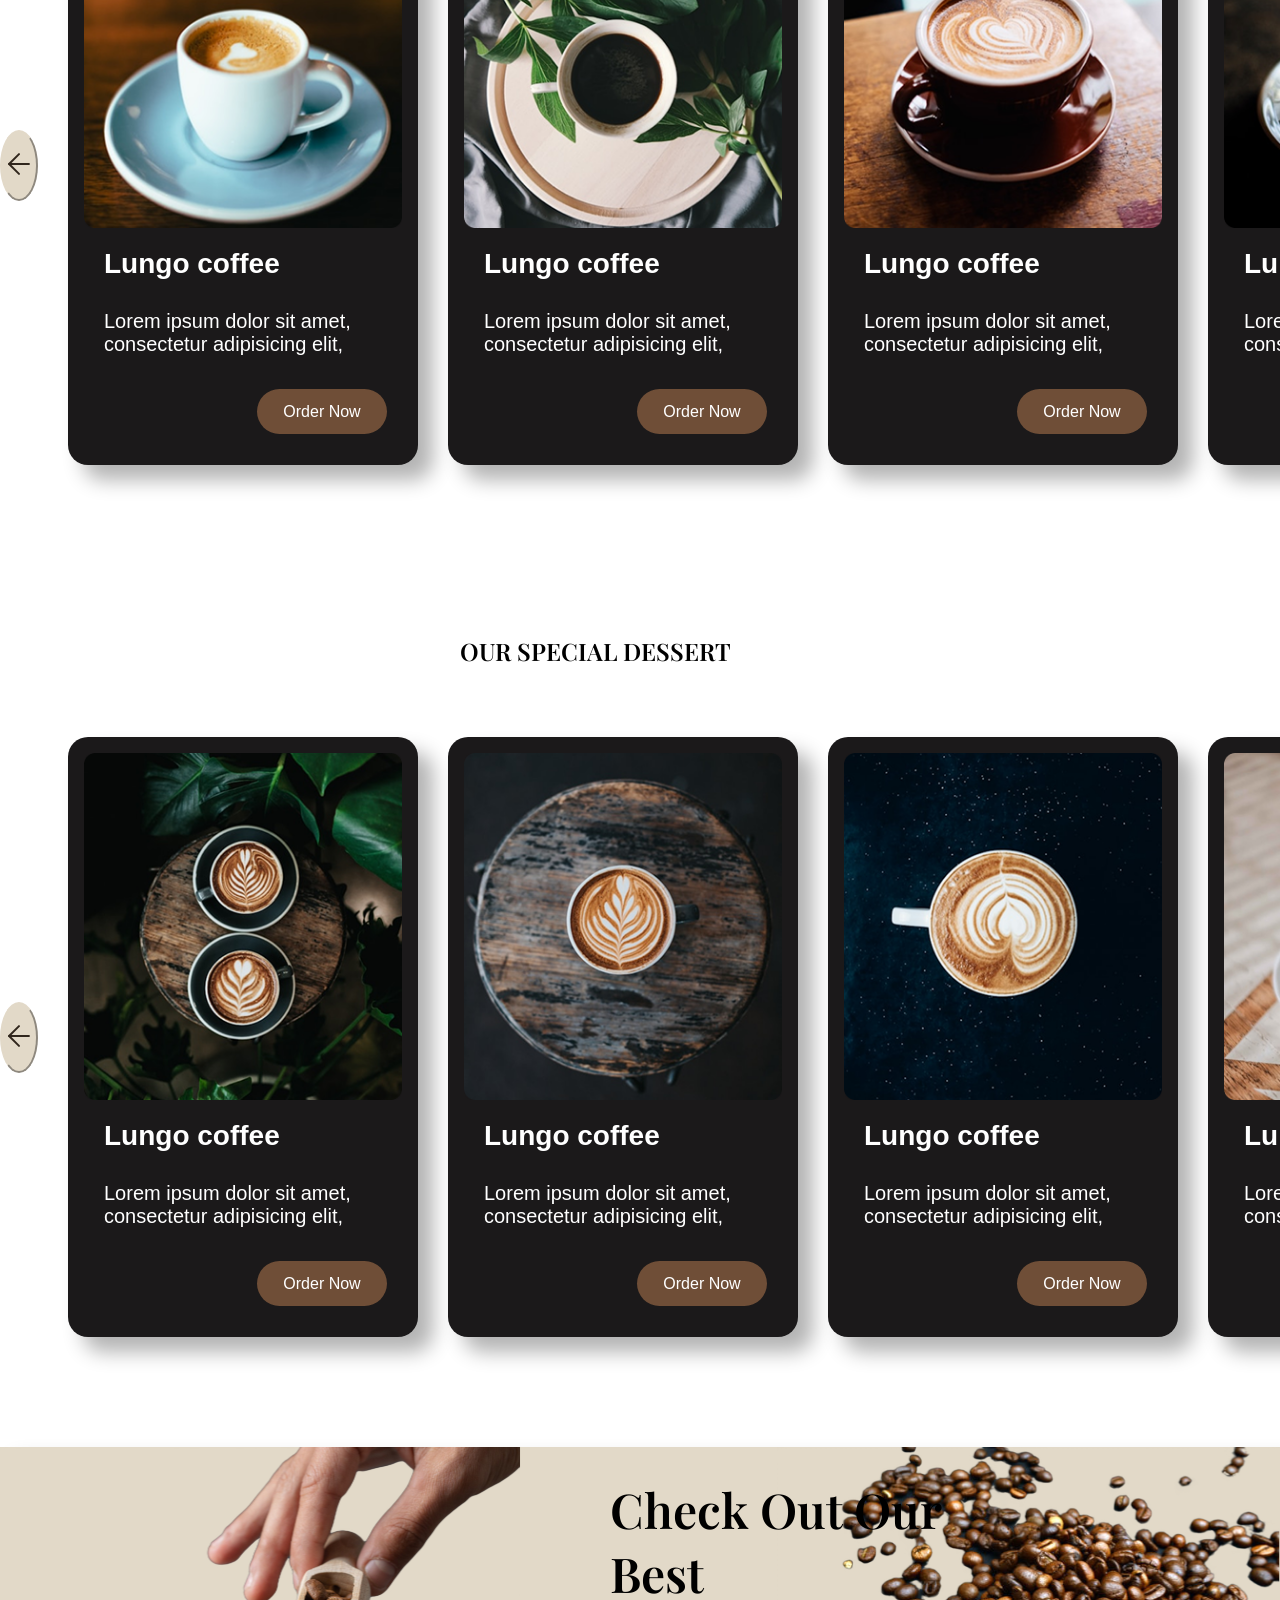
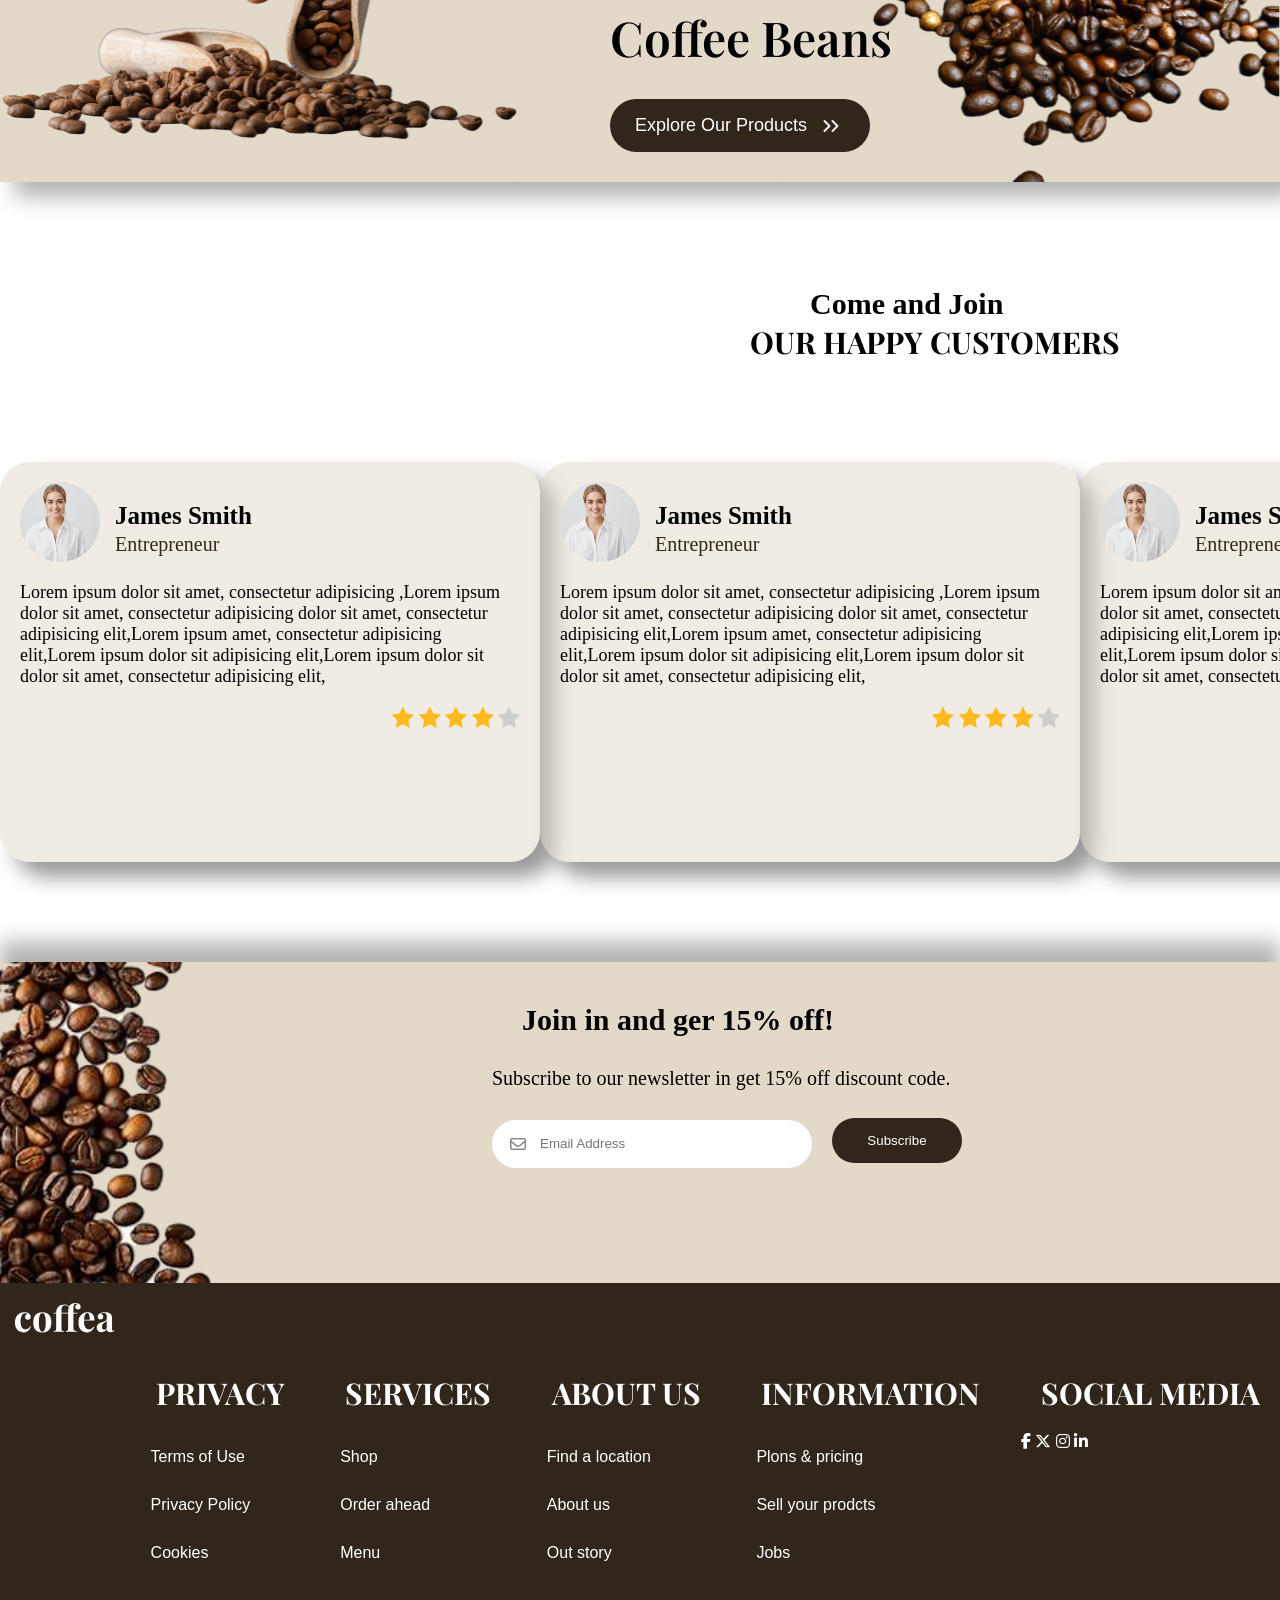
==== commit 73505733: "animation" ====
--- a/index.html
+++ b/index.html
@@ -42,7 +42,7 @@
        
        
 </ul>
-        <a href="#" class="search-btn">
+        <a href="#" class="search-btn ">
             <img src="./images/cautare-icon.svg" alt="Search">
         </a>
     </nav>
@@ -70,45 +70,43 @@
 
   <button class="btn-arrow"><img src="./images/arrow1.svg " /></button>
  
+<article class="card">
+    <img src="./images/sectiune1f1.png" alt="poza-cafea" class="foto1" />
+    <h2 class="card-title">Lungo coffee</h2>
+    <p class="card-text">Lorem ipsum dolor sit amet,<br> consectetur adipisicing elit,</p>
+    <button class="btn-cards"> Order Now</button>
+</article>
+
+
     <article class="card">
-        <img src="./images/sectiune1f1.png" alt="poza-cafea" class="foto1" />
-<h2 class="card-title">Lungo coffee</h2>
-<p class="card-text">Lorem ipsum dolor sit amet,<br> consectetur adipisicing elit,</p>
-<button class="btn-cards"> Order Now</button>
-</article>
-
-
-
-
-     <article class="card">
         <img src="./images/sectiune1f2.png" alt="poza-cafea2" class="foto1" />
-<h2 class="card-title">Lungo coffee</h2>
+        <h2 class="card-title">Lungo coffee</h2>
         <p class="card-text">Lorem ipsum dolor sit amet,<br> consectetur adipisicing elit,</p>
+        <button class="btn-cards"> Order Now</button>
+    </article>
+
+
+
+
+
+<article class="card">
+    <img src="./images/sectiune1f3.png" alt="poza-cafea3" class="foto1" />
+    <h2 class="card-title">Lungo coffee</h2>
+    <p class="card-text">Lorem ipsum dolor sit amet,<br> consectetur adipisicing elit,</p>
     <button class="btn-cards"> Order Now</button>
-    </article>
-
-
-
-
-
-        <article class="card">
-            <img src="./images/sectiune1f3.png" alt="poza-cafea3" class="foto1" />
-            <h2 class="card-title">Lungo coffee</h2>
-            <p class="card-text">Lorem ipsum dolor sit amet,<br> consectetur adipisicing elit,</p>
+</article>
+
+
+
+
+<article class="card">
+    <img src="./images/sectiune1f4.png" alt="poza-cafea4" class="foto1" />
+    <h2 class="card-title">Lungo coffee</h2>
+    <p class="card-text">Lorem ipsum dolor sit amet,<br> consectetur adipisicing elit,</p>
     <button class="btn-cards"> Order Now</button>
-        </article>
-
-
-
-
-            <article class="card">
-                <img src="./images/sectiune1f4.png" alt="poza-cafea4" class="foto1" />
-                <h2 class="card-title">Lungo coffee</h2>
-                <p class="card-text">Lorem ipsum dolor sit amet,<br> consectetur adipisicing elit,</p>
-            <button class="btn-cards"> Order Now</button>
-            </article>
-          <button class="btn-arrow"> <img src="./images/arrow2.svg" /></button>
-            </div>
+</article>
+<button class="btn-arrow"> <img src="./images/arrow2.svg" /></button>
+</div>
 </section>
 
 
@@ -181,6 +179,7 @@
         </button>
     </div>
 
+    
     <img src="./images/svg2-section3.svg" alt="Coffee beans" class="section3-right-img">
 
 </section>
--- a/styles.css
+++ b/styles.css
@@ -65,8 +65,49 @@
     width: 61px;
     height: 66px;
     padding: 20px;
-
-}
+    animation: shake 3s ease-in-out infinite;
+  
+
+
+}
+
+@keyframes shake {
+    0% {
+        transform: rotate(0deg);
+    }
+
+    5% {
+        transform: rotate(-10deg);
+    }
+
+    10% {
+        transform: rotate(10deg);
+    }
+
+    15% {
+        transform: rotate(-8deg);
+    }
+
+    20% {
+        transform: rotate(8deg);
+    }
+
+    25% {
+        transform: rotate(0deg);
+    }
+
+    /* stă nemișcată până la 100% */
+    100% {
+        transform: rotate(0deg);
+    }
+}
+
+.search-btn:hover{
+    
+    animation-play-state: paused;
+}
+
+
 .hero-content {
     position: absolute;
     top: 250px;
@@ -77,12 +118,61 @@
 .subtitle-hero{
     margin-bottom: 10px;
     font-family: outfit;
-}
+  
+}
+
+
+
 .title-hero{
     font-size: 72px;
     font-family: Playfair Display;
     margin-bottom: 30px;
-    
+    animation: colorChanging 5s linear infinite;
+}
+@keyframes colorChanging{
+0% {
+        color: #F8E8D0;
+    }
+
+    10% {
+        color: #F4D7B5;
+    }
+
+    20% {
+        color: #EFC69D;
+    }
+
+    30% {
+        color: #E8B47D;
+    }
+
+    40% {
+        color: #DFA064;
+    }
+
+    50% {
+        color: #D58C4F;
+    }
+
+    60% {
+        color: #E09A5A;
+    }
+
+    70% {
+        color: #E9B078;
+    }
+
+    80% {
+        color: #F0C69A;
+    }
+
+    90% {
+        color: #F5DAB9;
+    }
+
+    100% {
+        color: #F8E8D0;
+    }
 }
 .text-hero{
     font-size: 18px;
@@ -96,14 +186,19 @@
     background-color: #FFFFFF;
     color:#30261C;
     cursor: pointer;
+    border: none;
     font-size: 18px;
     font-family: Outfit;
-   
-    
+    transition: transform box-shadow 300ms linear;
+  
 }
 .hero-btn:hover{
     background-color: var(--button-color);
-
+    transform:  perspective(500px) scale(1.1);
+box-shadow:0 0 5px #90EE90,
+    0 0 10px #90EE90,
+    0 0 20px #90EE90,
+    0 0 40px #90EE90;
 }
 .nav-link:hover{
     color: var(--button-color);
@@ -141,6 +236,7 @@
     font-family: "Playfair Display", serif;
     font-weight: 600;
     margin: 70px;
+    border-color: #30261C;
 }
 
 
@@ -150,8 +246,10 @@
     justify-content: space-around;
     gap: 30px;
     
+    
  
 }
+
 
 
 .btn-arrow {
@@ -170,14 +268,16 @@
 
 
 .card {
+    color: white;
     display: flex;
     flex-direction: column;
     width: 350px;
     height: 600px;
     padding: 16px;
-    background-color: #E2D9C8;
+    background-color: #1B191A;
     border-radius: 20px;
     box-shadow: 15px 15px 20px rgba(0, 0, 0, 0.30);
+    transition: transform  box-shadow 1s linear;
 }
 
 
@@ -198,6 +298,17 @@
 
    
 }
+
+.card:hover {
+        transform: scale(1.1);
+
+        border-color: #C87532;
+
+        box-shadow:
+            0 15px 30px rgba(0, 0, 0, 0.35),
+            0 0 15px rgba(200, 117, 50, 0.35),
+            0 0 35px rgba(200, 117, 50, 0.15);
+    }
 
 
 .btn-cards {
@@ -212,17 +323,25 @@
     background-color: #6F4E37;
     color: white;
     border-radius: 30px;
-    border: none;
+   border: none;
 
     font-family: "Outfit", sans-serif;
     font-size: 16px;
+    transition: transform box-shadow color 300ms linear;
    
 }
 
 
 .btn-cards:hover {
-    background-color: var(--button-color);
-}
+    background-color:var(--button-color) ;
+transform: scale(1.1);
+box-shadow: 0 0 5px #90EE90,
+        0 0 10px #90EE90,
+        0 0 20px #90EE90,
+        0 0 40px #90EE90;
+color: black;
+}
+
 .section3 {
     display: grid;
     grid-template-columns: 350px 1fr 500px;
@@ -249,6 +368,53 @@
     font-size: 48px;
     font-weight: 600;
     margin: 0;
+    animation: coffeeColors 5s linear infinite;
+}
+
+@keyframes coffeeColors {
+    0% {
+        color: #5C4033;
+    }
+
+    10% {
+        color: #694635;
+    }
+
+    20% {
+        color: #754B36;
+    }
+
+    30% {
+        color: #805238;
+    }
+
+    40% {
+        color: #6B422E;
+    }
+
+    50% {
+        color: #75452F;
+    }
+
+    60% {
+        color: #633B2B;
+    }
+
+    70% {
+        color: #573426;
+    }
+
+    80% {
+        color: #4A2D21;
+    }
+
+    90% {
+        color: #3D251B;
+    }
+
+    100% {
+        color: #5C4033;
+    }
 }
 .section3-btn {
     display: flex;
@@ -269,6 +435,7 @@
     font-size: 18px;
 
     cursor: pointer;
+    transition: transform  box-shadow color 3s linear;
 }
 .section3-left-img {
     justify-self: start;
@@ -279,6 +446,9 @@
 }
 .section3-btn:hover{
     background-color: var(--button-color);
+    transform: scale(1.1);
+    box-shadow: 0 15px 40px  white;
+    background-color: #805238;
     
 }
 
@@ -318,8 +488,19 @@
     border-radius: 30px;
     padding:20px;
     box-shadow: 15px 15px 20px rgba(0,0,0,0.4);
-
-}
+    transition: transform  box-shadow 300ms 0s linear;
+  
+
+}
+
+.article:hover{
+    transform: perspective(800px) translateY(-10px) scale(1.05);
+ 
+        box-shadow: 15px 15px 30px rgba(0, 0, 0, 0.3);
+   
+    
+}
+
 .person{
     display: flex;
     flex-direction: row;
@@ -403,6 +584,7 @@
     padding-left: 48px;
     padding-right: 18px;
     box-sizing: border-box;
+
 }
 .btn-mail{
     background-color: #30261C;
@@ -416,11 +598,15 @@
     right: 60px;
     border-radius: 30px;
     border: none;
+    transition: transform  box-shadow   color 3s linear;
 
 }
 .btn-mail:hover{
     background-color: var(--button-color);
-    
+    transform: translateY(-3px);
+    box-shadow: 0 10px 20px rgba(0, 0, 0, .2);
+color: darkgreen;
+
 }
 
 .footer{
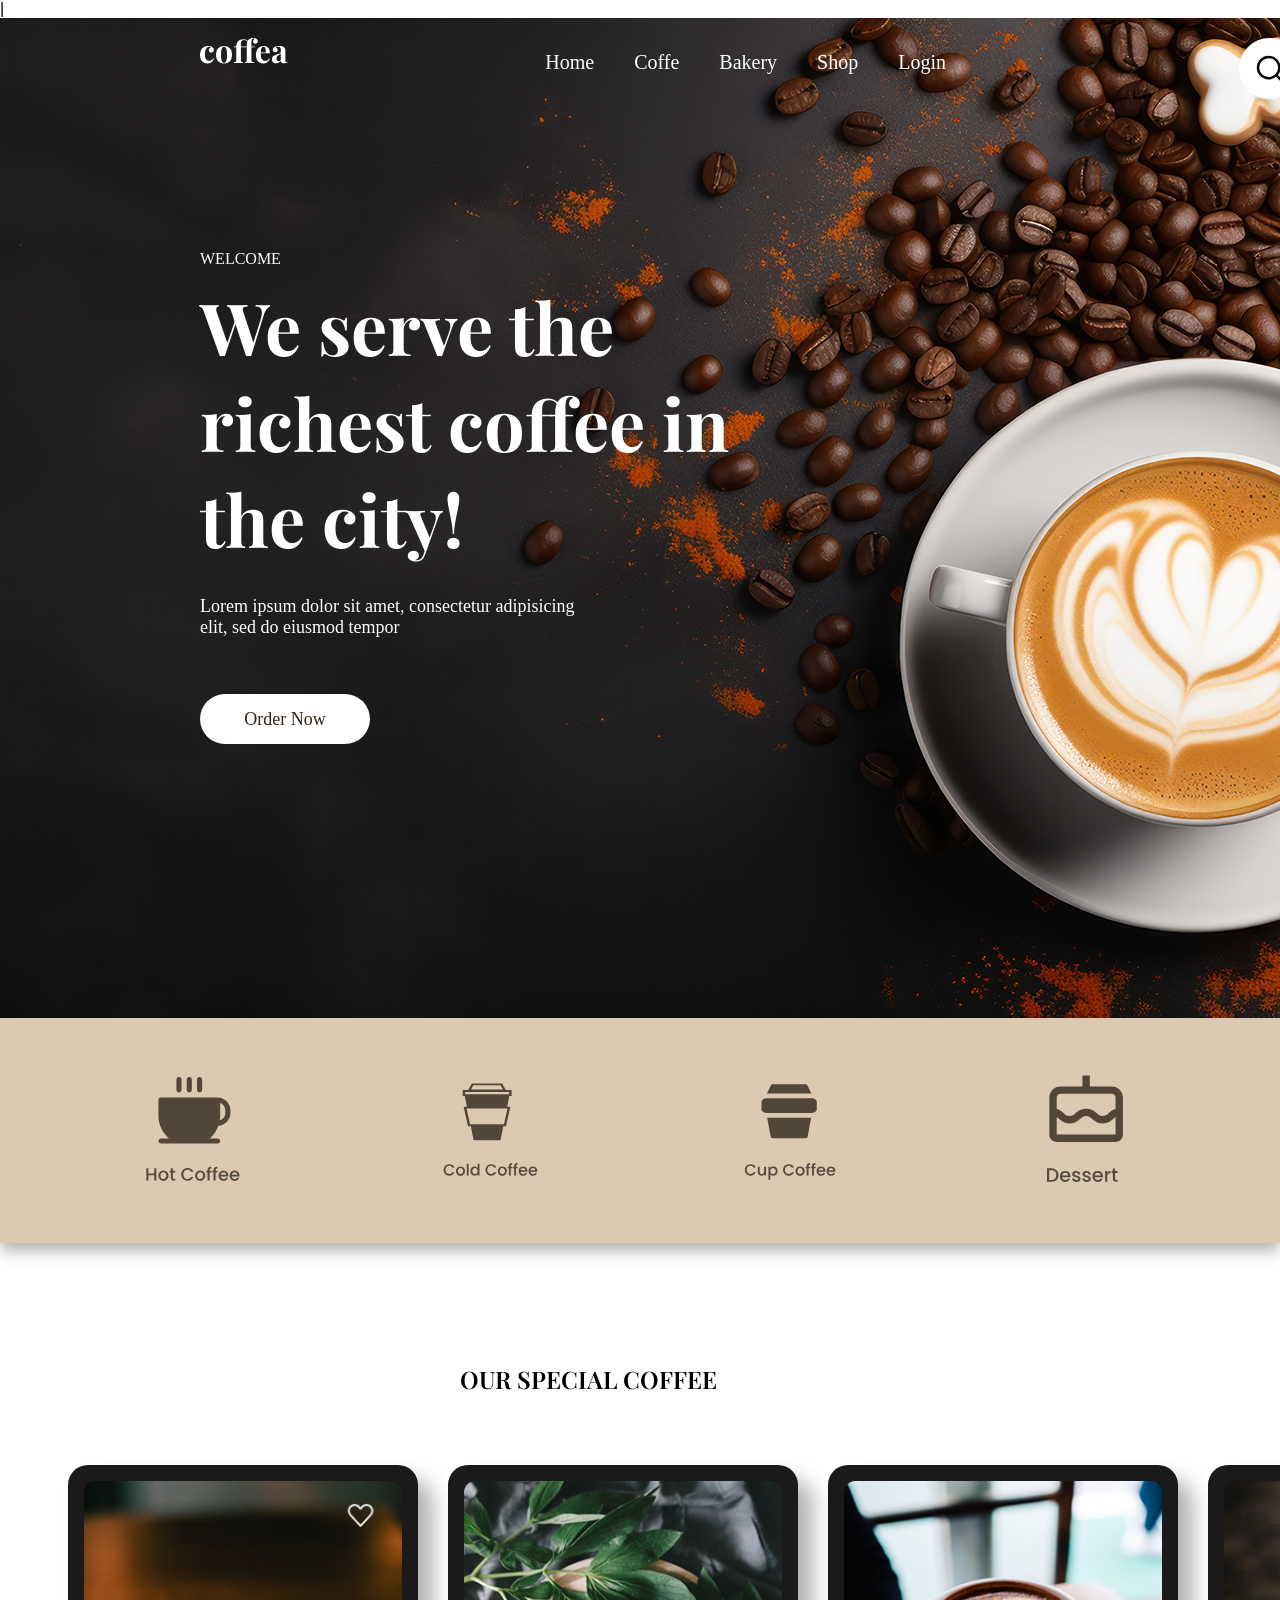
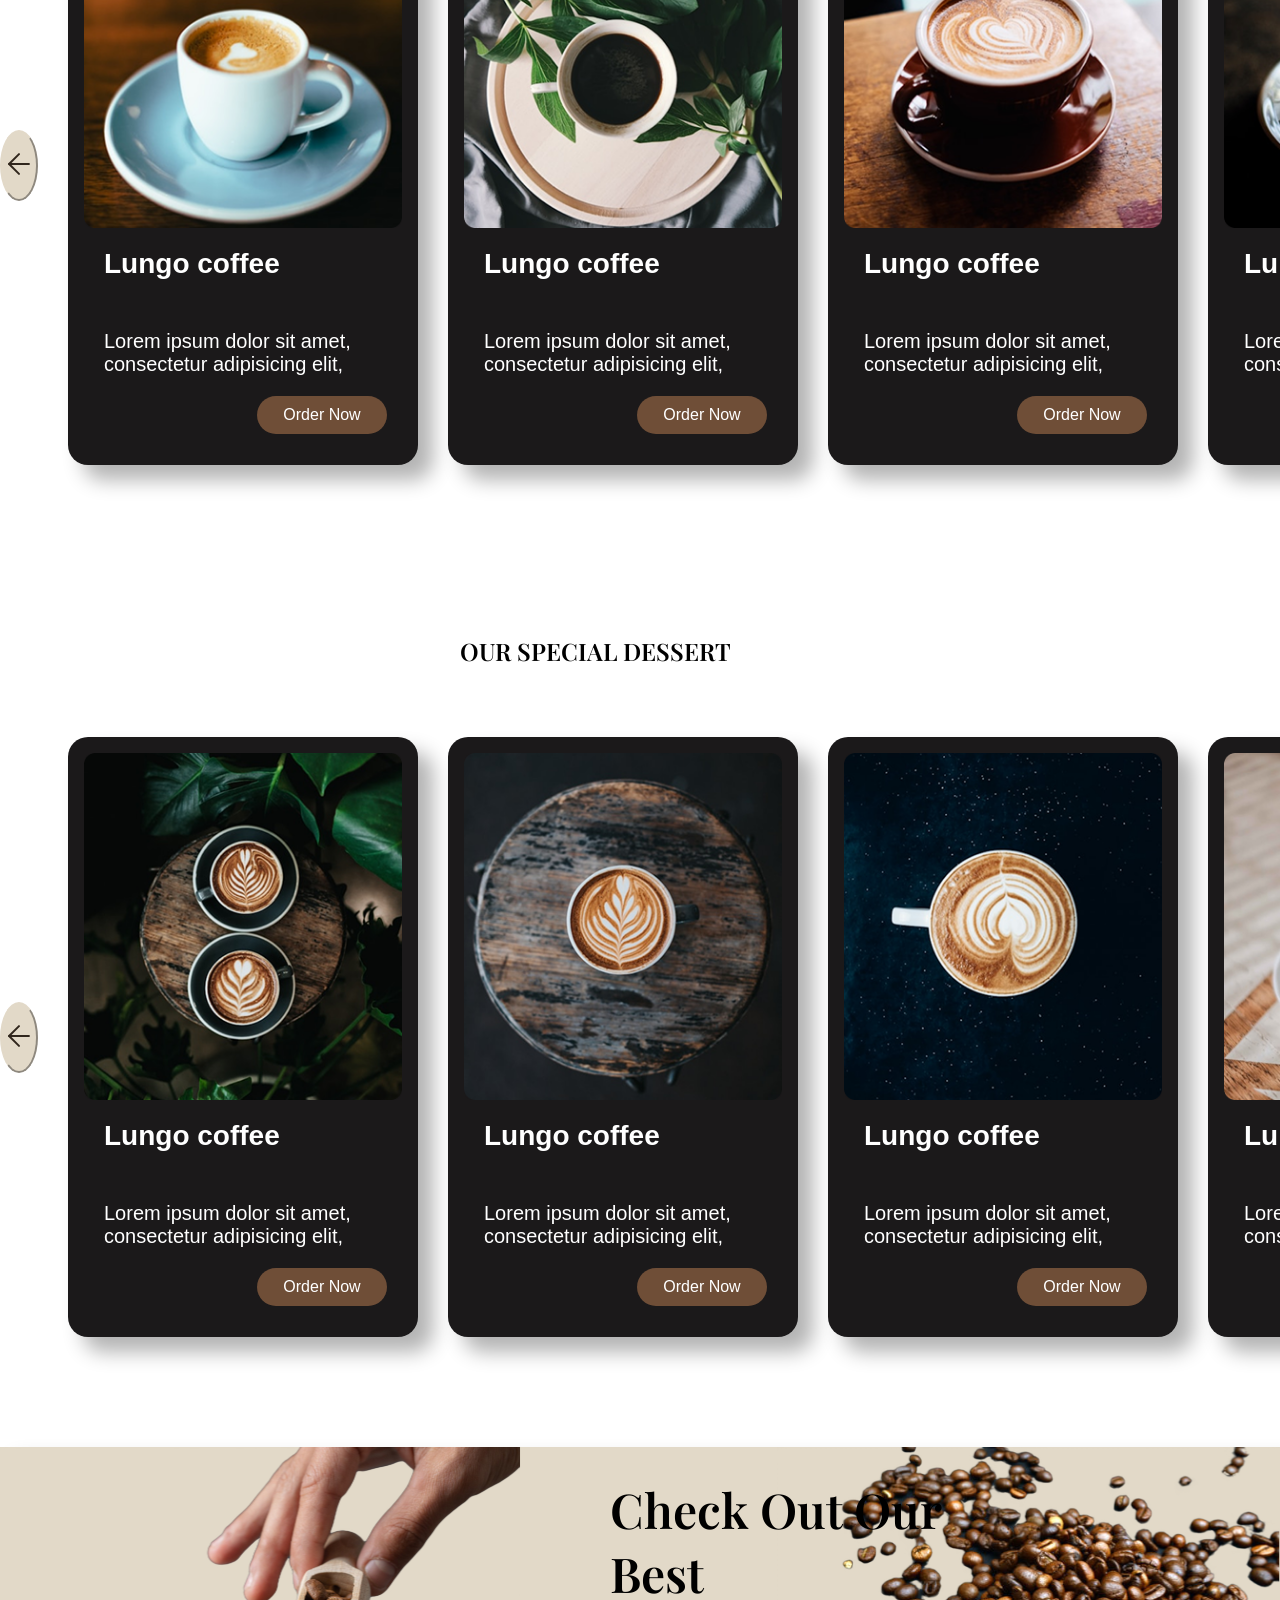
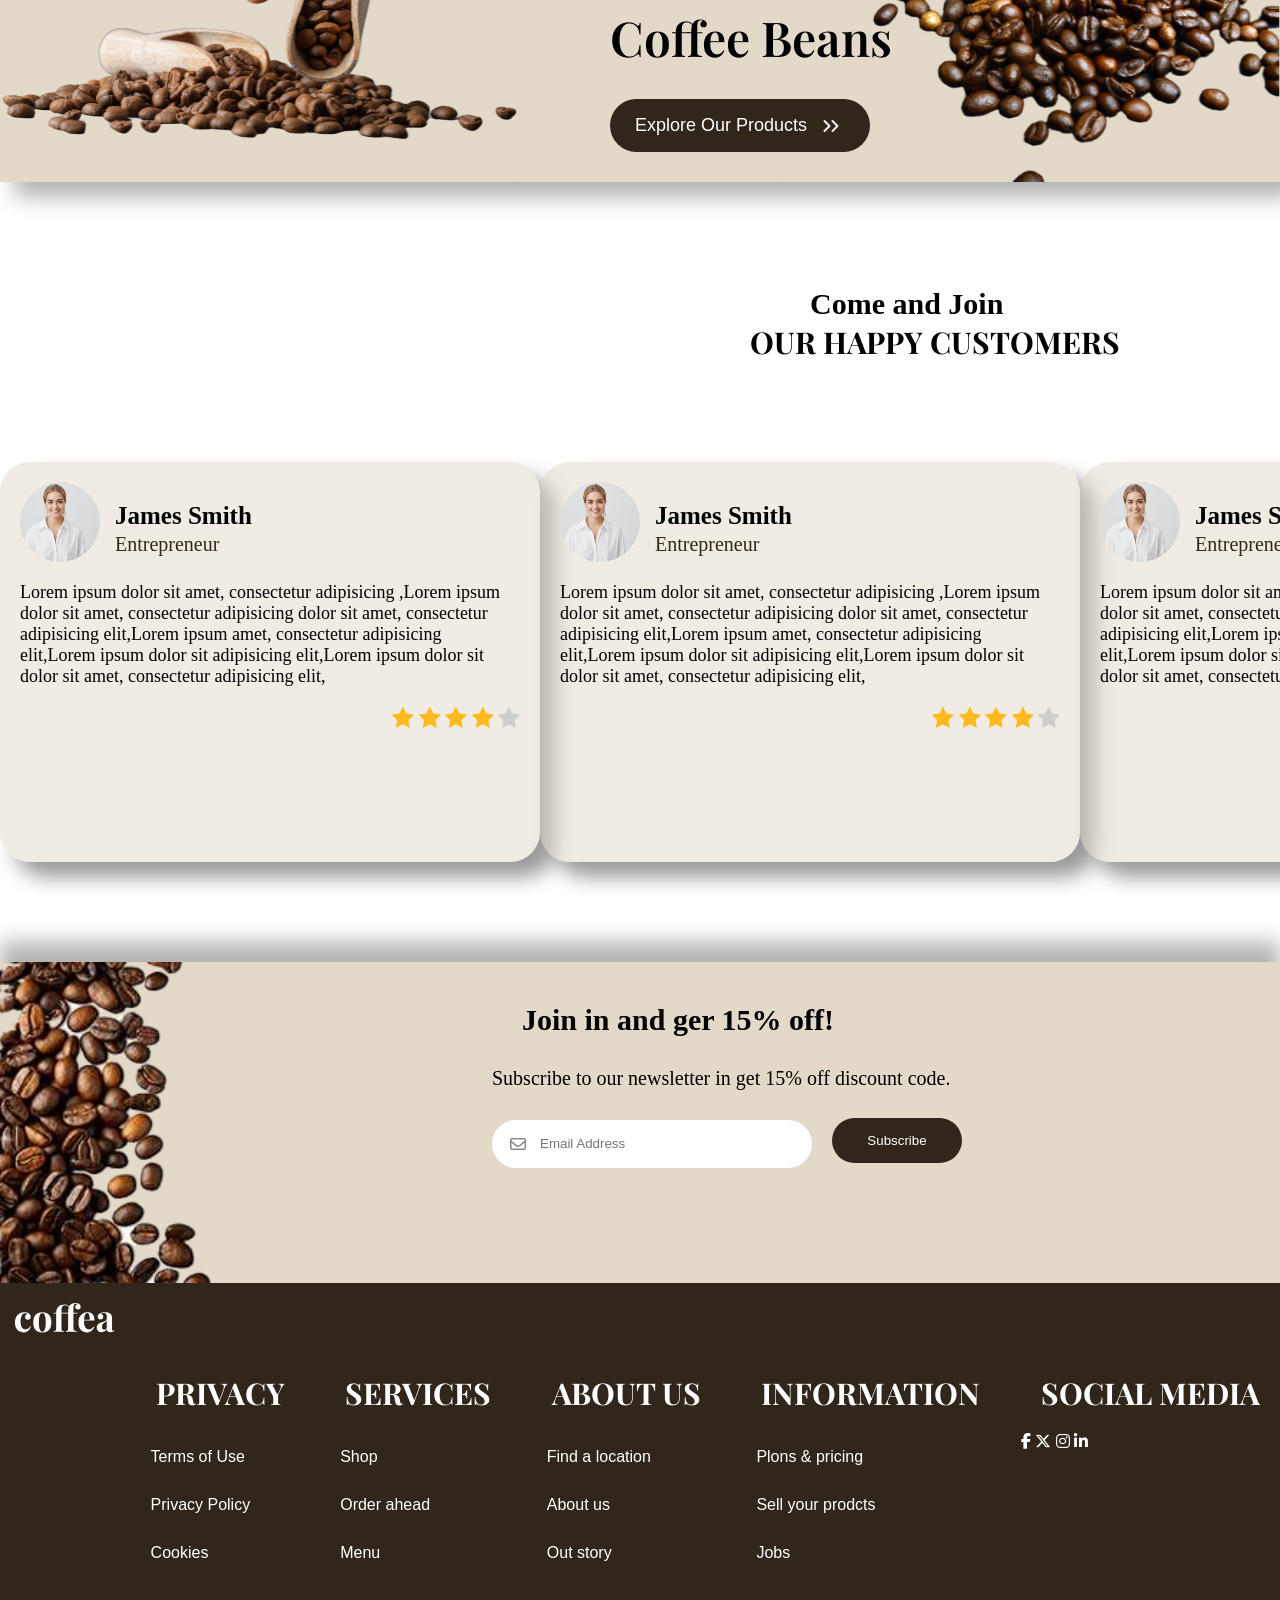
==== commit d9c189f9: "section5-footer-mobil" ====
--- a/index.html
+++ b/index.html
@@ -332,7 +332,7 @@
 </div>
 
 <div class="footer-element">
-<h3 class="title-footer">INFORMATION</h3>
+<h3 class="title-footer information">INFORMATION</h3>
 <ul>
     <li class="li-element"><a href="#">Plons & pricing</a></li>
     <li class="li-element"><a href="#">Sell your prodcts</a></li>
@@ -342,7 +342,7 @@
 </div>
 
 <div>
-<h3 class="title-footer">SOCIAL MEDIA</h3>
+<h3 class="title-footer social">SOCIAL MEDIA</h3>
 <a href="https://www.facebook.com" target="_blank"> <i class="fa-brands fa-facebook-f"></i></a>
 <a href="https://x.com" target="_blank"> <i class="fa-brands fa-x-twitter"></i></a>
 <a href="https://www.instagram.com" target="_blank"><i class="fa-brands fa-instagram"></i></a>
--- a/styles.css
+++ b/styles.css
@@ -24,6 +24,10 @@
     background-size: cover;
     background-position: center;
 }
+
+
+
+
 .logo {
     width: 88px;
     height: auto;
@@ -31,6 +35,9 @@
     margin-left: 100px;
     margin-top: 10px;
 }
+
+
+
 
 .navbar{
     display:flex;
@@ -203,6 +210,11 @@
 .nav-link:hover{
     color: var(--button-color);
 }
+/*header*/
+
+
+
+
 .icons{
     display: flex;
     flex-direction: row;
@@ -211,11 +223,12 @@
     background-color: #dbc9b1;
 
        
-                box-shadow: 0 8px 15px rgba(0, 0, 0, 0.30);
+    box-shadow: 0 8px 15px rgba(0, 0, 0, 0.30);
             
-        position: relative;
-        z-index: 1;
-    }
+    position: relative;
+    z-index: 1;
+    }
+
 
 .svg{ 
     margin: 50px;
@@ -223,6 +236,10 @@
     height: 125px;
   
 }
+
+
+
+
 .section1 {
     
     display: flex;
@@ -278,7 +295,7 @@
     border-radius: 20px;
     box-shadow: 15px 15px 20px rgba(0, 0, 0, 0.30);
     transition: transform  box-shadow 1s linear;
-}
+ }
 
 
 .card-title {
@@ -291,9 +308,10 @@
 
 
 .card-text {
+
     font-family: "Outfit", sans-serif;
     font-size: 20px;
-    padding: 0 20px;
+    padding: 20px;
     margin-top: 10px;
 
    
@@ -505,6 +523,9 @@
     display: flex;
     flex-direction: row;
     gap:15px;
+    flex-basis:content;
+    flex-shrink: 0;
+    flex-grow: 0;
 }
 .person-information{
     margin-top: 20px;
@@ -650,4 +671,272 @@
 }
 .li-element{
     padding:15px;
-}+}
+
+@media (max-width: 767px) {
+
+    .header {
+        width: 100%;
+        min-height: 600px;
+        background-size: cover;
+        background-position: center;
+    }
+
+    .hero-content {
+        top: 150px;
+        left: 20px;
+        right: 20px;
+    }
+
+    .title-hero {
+        font-size: 36px;
+    }
+
+    .text-hero {
+        font-size: 14px;
+    }
+        .navbar {
+            width: 100%;
+            height: 60px;
+            gap: 0;
+        }
+  .logo {
+      width: 80px;
+      margin-left: 15px;
+      margin-top: 10px;
+  }
+   .nav-list {
+       display: none;
+   }
+   .search-btn {
+       width: 60px;
+       height: auto;
+       padding: 8px;
+       margin-right: 40px;
+    
+   }
+.search-btn img {
+    width: 100%;
+    height: auto;
+}
+
+.svg{
+    margin: 10px;
+    width:50px;
+    gap:10px;
+}
+.icons{
+    height: 150px;
+    gap:15px;
+}
+
+/*cardurile */
+
+.section1 {
+
+    display: flex;
+    flex-direction: column;
+    padding: 50px 0;
+}
+
+.section1-title {
+    align-self: center;
+    width: 300px;
+    font-family: "Playfair Display", serif;
+    font-weight: 600;
+    margin: 70px;
+    border-color: #30261C;
+}
+
+
+.cards {
+    display: flex;
+    flex-wrap: wrap;
+    flex-direction: row;
+    justify-content: space-around;
+    gap: 10px;
+
+
+
+}
+.foto1{width: 140px;
+height: auto;
+margin-left: 10px;
+}
+
+
+
+.card {
+    
+   
+    width: 190px;
+    height: 380px;
+    padding: 16px;
+   margin-left:5px;
+   margin-bottom: 30px; ;
+ margin-right:5px;
+}
+
+
+.card-title {
+    font-size: 18px;
+    padding: 10px;
+}
+
+
+.card-text {
+    font-size: 16px;
+    padding: 10px;
+    margin-top: 10px;
+    margin-bottom: 10px;
+}
+
+.btn-arrow{ display: none;}
+
+.btn-cards {
+    width: 90px;
+    height: 60px;
+ 
+
+
+   
+    font-size: 14px;
+   
+}
+
+.section3{
+    height: 250px;
+    margin-top:30px;
+background-image: url(./images/section5-svg1.svg);
+
+background-size: cover;
+position: relative;}
+
+.section3-content{
+gap: 20px;;
+    margin-left: 10px'
+    left:20px; 
+}
+.section3-title{
+    position: absolute;
+    left: -80px;
+ 
+    top:-120px;
+    font-size: 24px;
+    width: 150px;
+
+}
+.section3-btn{
+    position:absolute;
+bottom: -60px;
+left:-100px;
+    gap:10px;
+    width:130px;
+    padding:8px;
+    font-size:10px;
+}
+.section3-left-img {
+  display: none;
+
+}
+
+.section3-right-img {
+    display: none;
+}
+
+.title-section4{
+    left:80px;
+    font-size:25px;
+    margin-bottom: 120px;
+}
+.section4{
+    flex-direction: column;
+    justify-content: space-around;
+    height:auto;
+    gap:10px;
+    height: 1300px;
+}
+.section4-photo{
+    width: 60px;
+    height: 60px;
+}
+
+.article{
+    gap:10px;
+    margin-top: 20px;
+    padding: 20px;
+    margin-left:30px;
+    margin-right: 30px;
+}
+.person{
+height:auto;
+width:400px;
+margin-top: 20px;
+gap:30px;
+}
+.person-information{margin-top:10px;}
+
+
+section4-name{
+    font-size: 12px;
+margin-bottom:0px;
+flex-wrap: wrap;}
+
+.section4-second-text{
+    width: 250px;
+ 
+}
+
+.section5{margin-top: 100px;}
+.section5-text{
+    padding:15px;
+    gap:20px;
+}
+.section-title{
+    font-size:15px;
+    left:150x;
+}
+.section5-subtext{
+    font-size: 15px;
+}
+.section5-svg1{
+    display: none;
+}
+.section-svg1{
+    display: none;
+}
+.btn-mail{
+    bottom: 10px;
+    right:150px;
+}
+.footer{
+    height: 400px;
+}
+.logo-footer{position:absolute;}
+.footer-element{
+    flex-wrap: wrap;
+    position:relative;
+left: 10px;
+top:30px;
+}
+.li-element{
+    display: none;
+}
+.title-footer{
+    font-size: 20px;
+    padding:15px;
+    margin-top:50px;
+}
+.information{
+    position: relative;
+    left: -350px;
+    top:70px;
+}
+.social{
+    position: relative;
+    left:-300px;
+    top:100px;
+}
+}
+
+
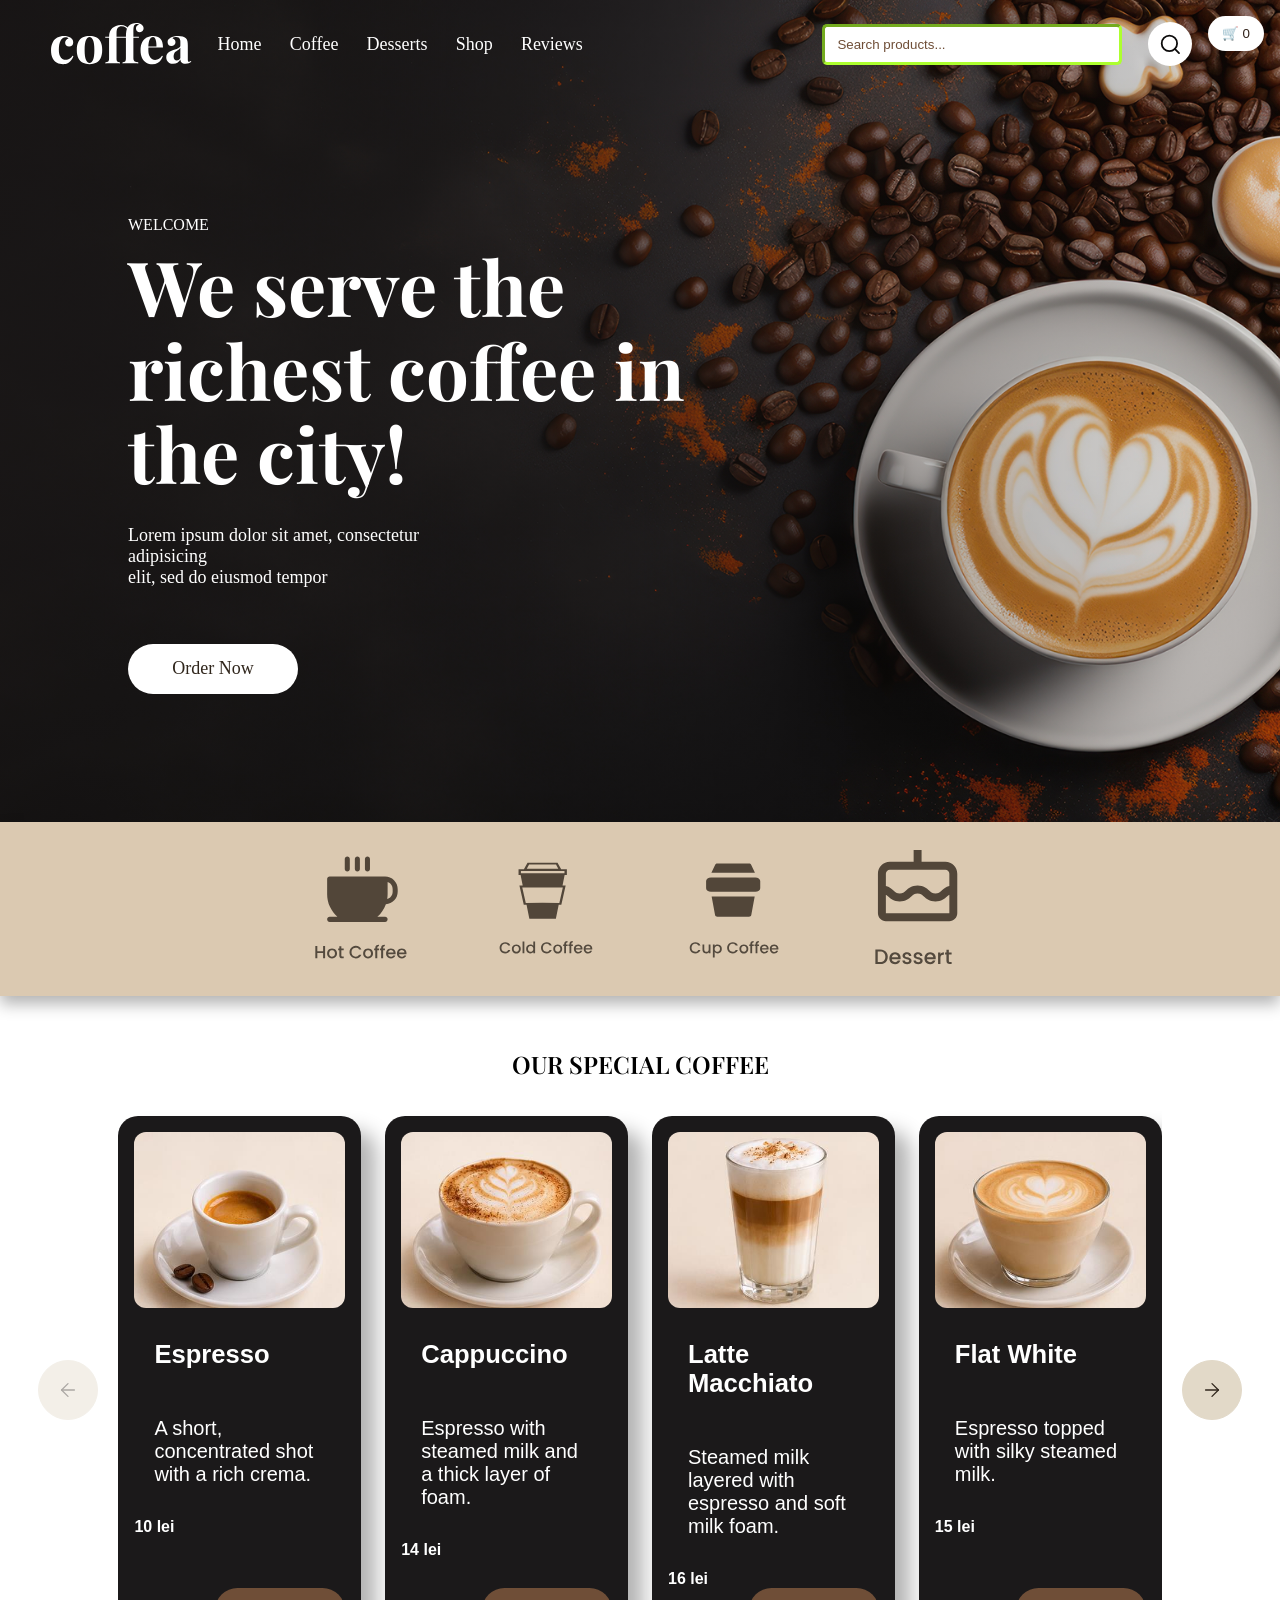
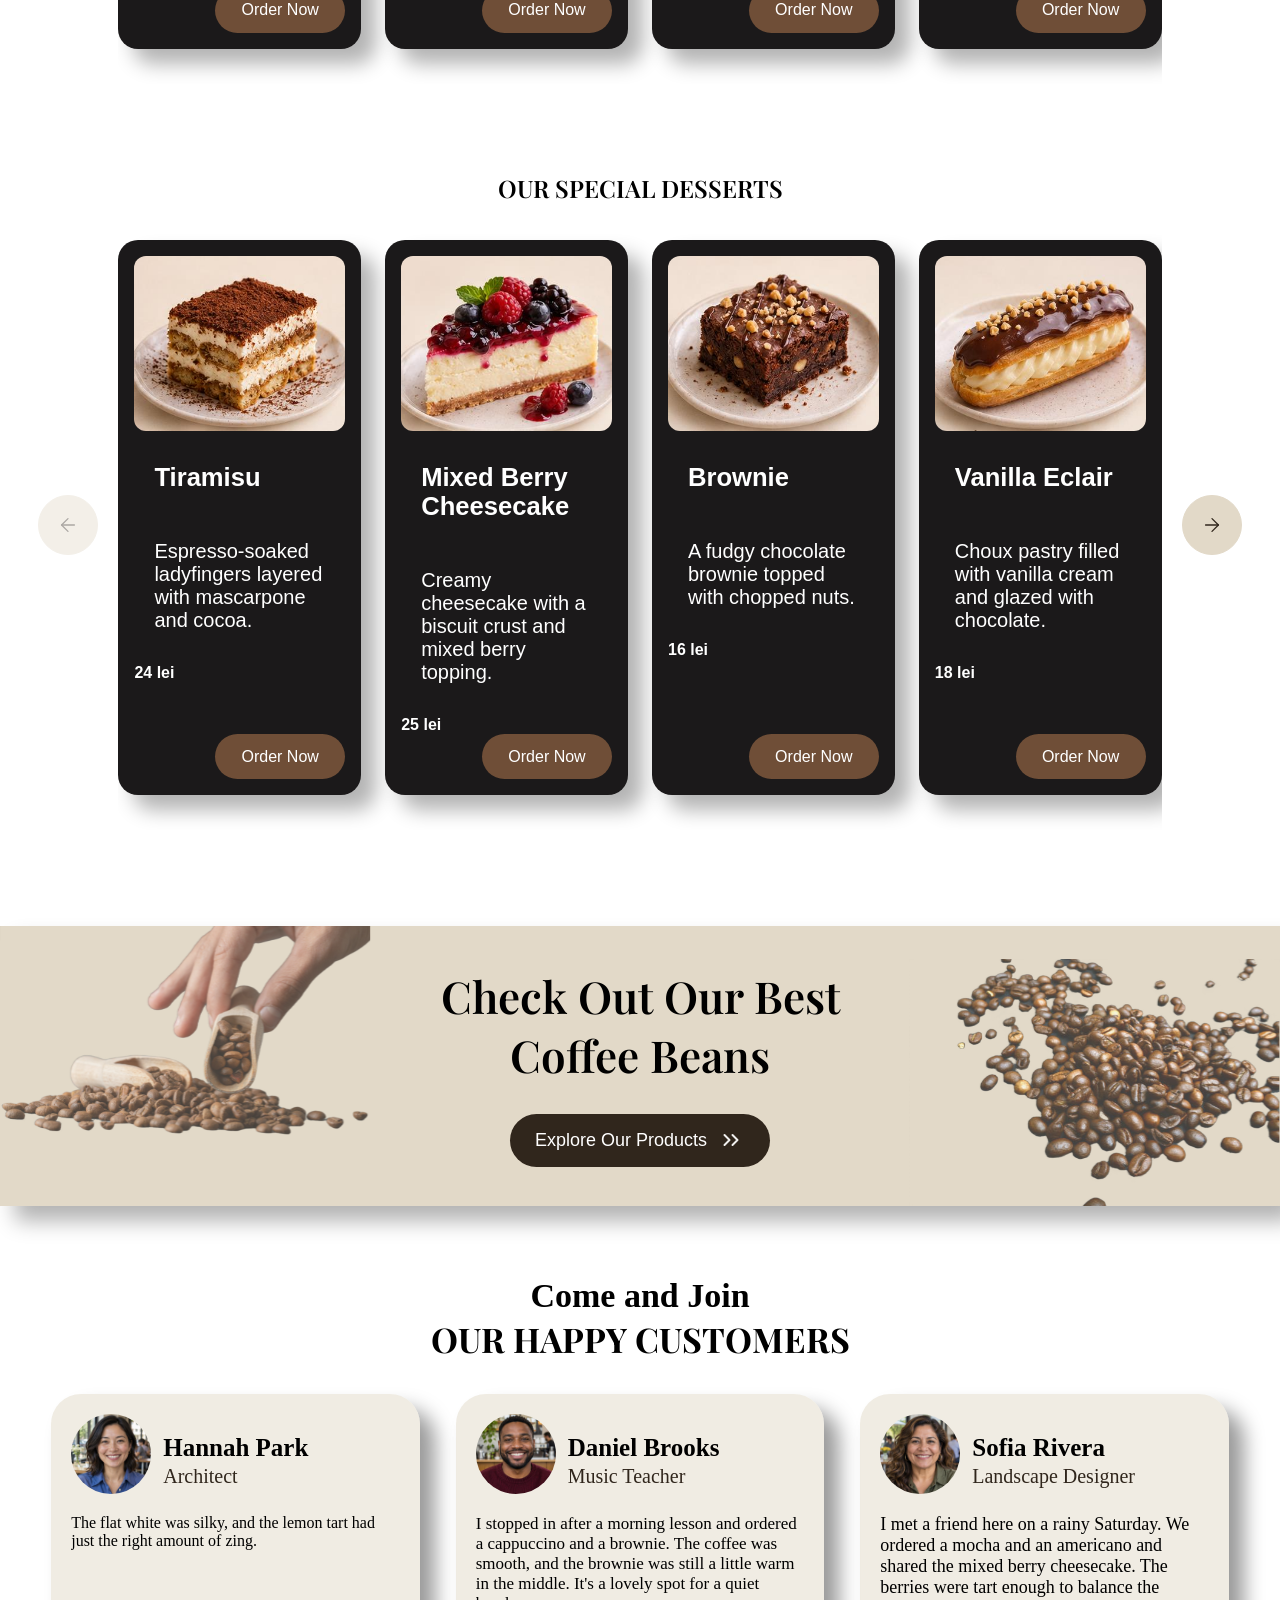
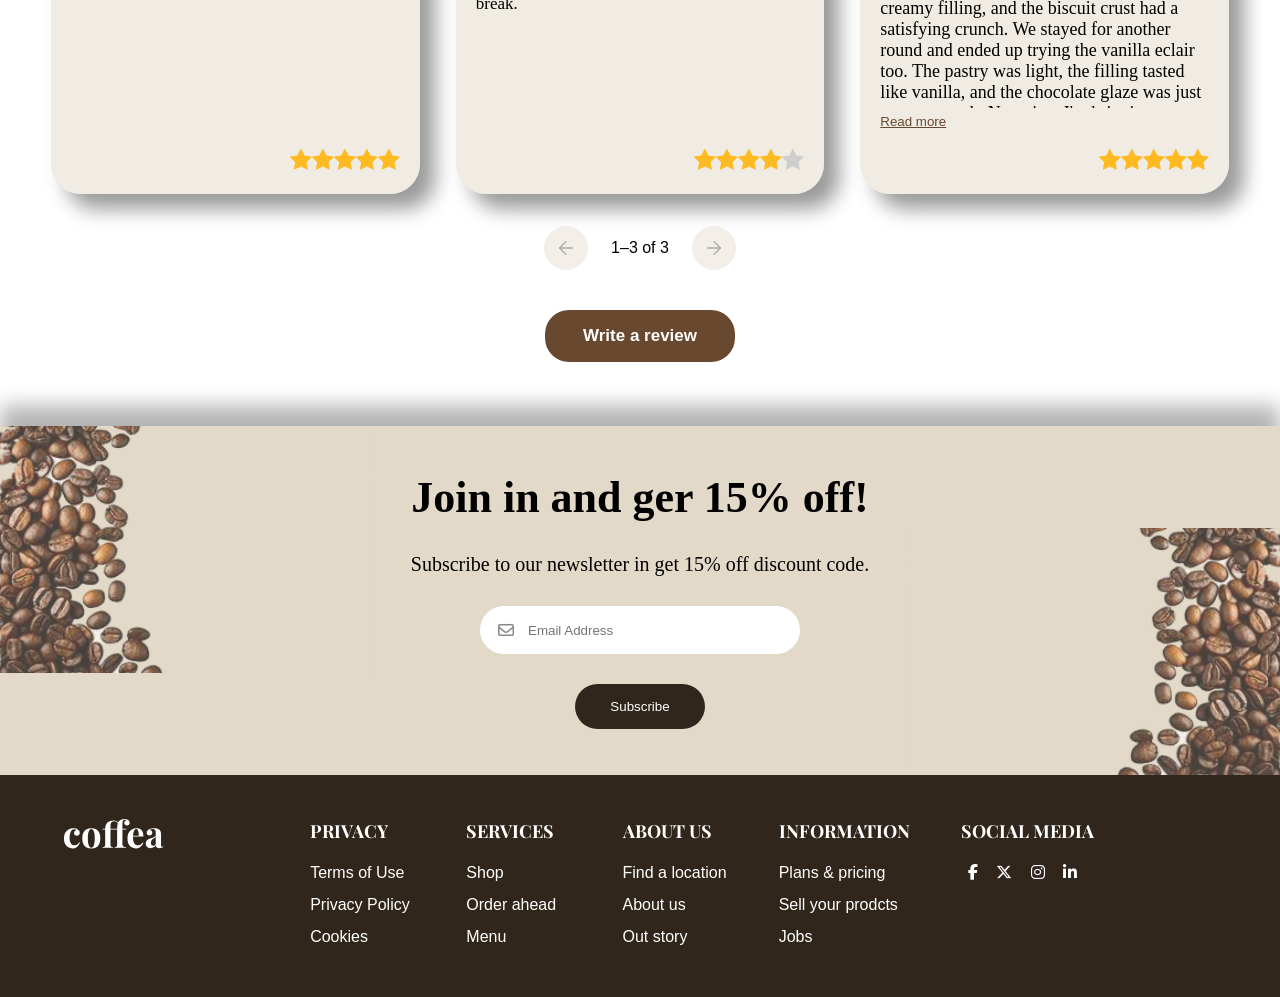
==== commit e2da8b79: "JAVASCRIPT ADDED" ====
--- a/index.html
+++ b/index.html
@@ -1,356 +1,523 @@
 <!DOCTYPE html>
 <html lang="en">
+
 <head>
     <meta charset="UTF-8">
     <meta name="viewport" content="width=device-width, initial-scale=1.0">
     <title>Caffea</title>
-    |<link rel="stylesheet" href="styles.css">
+
+    <link rel="stylesheet" href="styles.css">
     <link rel="preconnect" href="https://fonts.googleapis.com">
     <link rel="preconnect" href="https://fonts.gstatic.com" crossorigin>
+
     <link href="https://fonts.googleapis.com/css2?family=Playfair+Display:wght@400;500;600;700&display=swap"
         rel="stylesheet">
-        <link rel="stylesheet" href="https://cdnjs.cloudflare.com/ajax/libs/font-awesome/6.7.2/css/all.min.css">
+
+    <link rel="stylesheet" href="https://cdnjs.cloudflare.com/ajax/libs/font-awesome/6.7.2/css/all.min.css">
 </head>
+
 <body>
-    <header class="header">
-        
-<section class="hero-content">
-    <p class="subtitle-hero">WELCOME</p>
-    <h1 class="title-hero">
-        We serve the <br> richest coffee in <br>the city!</h1>
-    <p class="text-hero">Lorem ipsum dolor sit amet, consectetur adipisicing <br>elit, sed do eiusmod tempor</p>
-
-    <button class="hero-btn"> Order Now </button>
-</section>
-
-      <nav class="navbar">
-        <a href="index.html" class="logo">
-            <img src="./images/Coffea-logo.svg" alt="Logo" class="logo">
-        </a>
-        <ul class="nav-list">
-      
-       
-       <li class="item-nav"><a href="home.html" class="nav-link">Home</a></li>
-
-       <li class="item-nav"><a href="coffe.html" class="nav-link"> Coffe</a></li>
-
-       <li class="item-nav"><a href="bakery.html" class="nav-link"> Bakery</a></li>
-       
-       <li class="item-nav"><a href="shop.html" class="nav-link">Shop</a></li>
-       
-       <li class="item-nav"><a href="login.html" class="nav-link">Login</a></li>
-       
-       
-</ul>
-        <a href="#" class="search-btn ">
-            <img src="./images/cautare-icon.svg" alt="Search">
-        </a>
-    </nav>
-    
+
+    <header class="header" id="home">
+
+        <section class="hero-content">
+            <p class="subtitle-hero">WELCOME</p>
+
+            <h1 class="title-hero">
+                We serve the <br>
+                richest coffee in <br>
+                the city!
+            </h1>
+
+            <p class="text-hero">
+                Lorem ipsum dolor sit amet, consectetur adipisicing
+                <br>
+                elit, sed do eiusmod tempor
+            </p>
+
+            <button class="hero-btn">Order Now</button>
+        </section>
+
+        <nav class="navbar">
+
+            <a href="index.html" class="logo">
+                <img src="./images/Coffea-logo.svg" alt="Logo" class="logo">
+            </a>
+
+            <ul class="nav-list">
+                <li class="item-nav">
+                    <a href="#home" class="nav-link">Home</a>
+                </li>
+
+                <li class="item-nav">
+                    <a href="#coffee" class="nav-link">Coffee</a>
+                </li>
+
+                <li class="item-nav">
+                    <a href="#desserts" class="nav-link">Desserts</a>
+                </li>
+
+                <li class="item-nav">
+                    <a href="#coffee" class="nav-link">Shop</a>
+                </li>
+
+                <li class="item-nav">
+                    <a href="#customer-reviews" class="nav-link">Reviews</a>
+                </li>
+            </ul>
+
+            <input class="search-input" type="text" placeholder="Search products..." list="product-suggestions" autocomplete="off" aria-label="Search products">
+            <datalist id="product-suggestions"></datalist>
+
+            <a href="#" class="search-btn">
+                <img src="./images/cautare-icon.svg" alt="Search">
+            </a>
+
+</nav>
+
     </header>
 
+        <div class="cart">
+            <button type="button" class="cart-toggle" aria-label="Shopping cart, 0 items" aria-expanded="false" aria-controls="cart-panel">🛒 <span id="cart-count">0</span></button>
+            <section id="cart-panel" class="cart-panel" aria-label="Shopping cart" hidden>
+                <h2>Your cart</h2>
+                <p id="cart-empty">Your cart is empty.</p>
+                <ul id="cart-items"></ul>
+                <p id="cart-total" hidden><strong>Total: <span id="cart-amount"></span></strong></p>
+                <a id="checkout-link" href="./checkout.html" hidden>Proceed to checkout</a>
+            </section>
+            <span id="cart-status" role="status" class="cart-status"></span>
+        </div>
 
     <main>
 
-<section class="icons">
-    
-        <img src="./images/svg1.svg" alt="svg1" class="svg"/>  
-        <img src="./images/svg2.svg" alt="svg2" class="svg"/>
-        <img src="./images/svg3.svg" alt="svg3" class="svg"/>
-        <img src="./images/svg4.svg" alt="svg4" class="svg"/>
-  
-</section>
-
-<section class="section1">
-
-<h2 class="section1-title">OUR SPECIAL COFFEE</h2>
-
-   <div class="cards">
-
-
-  <button class="btn-arrow"><img src="./images/arrow1.svg " /></button>
- 
-<article class="card">
-    <img src="./images/sectiune1f1.png" alt="poza-cafea" class="foto1" />
-    <h2 class="card-title">Lungo coffee</h2>
-    <p class="card-text">Lorem ipsum dolor sit amet,<br> consectetur adipisicing elit,</p>
-    <button class="btn-cards"> Order Now</button>
-</article>
-
-
-    <article class="card">
-        <img src="./images/sectiune1f2.png" alt="poza-cafea2" class="foto1" />
-        <h2 class="card-title">Lungo coffee</h2>
-        <p class="card-text">Lorem ipsum dolor sit amet,<br> consectetur adipisicing elit,</p>
-        <button class="btn-cards"> Order Now</button>
-    </article>
-
-
-
-
-
-<article class="card">
-    <img src="./images/sectiune1f3.png" alt="poza-cafea3" class="foto1" />
-    <h2 class="card-title">Lungo coffee</h2>
-    <p class="card-text">Lorem ipsum dolor sit amet,<br> consectetur adipisicing elit,</p>
-    <button class="btn-cards"> Order Now</button>
-</article>
-
-
-
-
-<article class="card">
-    <img src="./images/sectiune1f4.png" alt="poza-cafea4" class="foto1" />
-    <h2 class="card-title">Lungo coffee</h2>
-    <p class="card-text">Lorem ipsum dolor sit amet,<br> consectetur adipisicing elit,</p>
-    <button class="btn-cards"> Order Now</button>
-</article>
-<button class="btn-arrow"> <img src="./images/arrow2.svg" /></button>
-</div>
-</section>
-
-
-
-
-<section class="section1">
-
-    <h2 class="section1-title">OUR SPECIAL DESSERT</h2>
-
-    <div class="cards"">
-
-
-  <button class=" btn-arrow"><img src="./images/arrow1.svg " /></button>
-
-        <article class="card">
-            <img src="./images/sectiune2f1.png" alt="poza-cafea" class="foto1" />
-            <h2 class="card-title">Lungo coffee</h2>
-            <p class="card-text">Lorem ipsum dolor sit amet,<br> consectetur adipisicing elit,</p>
-            <button class="btn-cards"> Order Now</button>
-        </article>
-
-
-
-
-        <article class="card">
-            <img src="./images/sectiune2f2.png" alt="poza-cafea2" class="foto1" />
-            <h2 class="card-title">Lungo coffee</h2>
-            <p class="card-text">Lorem ipsum dolor sit amet,<br> consectetur adipisicing elit,</p>
-            <button class="btn-cards"> Order Now</button>
-        </article>
-
-
-
-
-
-        <article class="card">
-            <img src="./images/sectiune2f3.png" alt="poza-cafea3" class="foto1" />
-            <h2 class="card-title">Lungo coffee</h2>
-            <p class="card-text">Lorem ipsum dolor sit amet,<br> consectetur adipisicing elit,</p>
-            <button class="btn-cards"> Order Now</button>
-        </article>
-
-
-
-
-        <article class="card">
-            <img src="./images/sectiune2f4.png" alt="poza-cafea4" class="foto1" />
-            <h2 class="card-title">Lungo coffee</h2>
-            <p class="card-text">Lorem ipsum dolor sit amet,<br> consectetur adipisicing elit,</p>
-            <button class="btn-cards"> Order Now</button>
-        </article>
-        <button class="btn-arrow"> <img src="./images/arrow2.svg" /></button>
-    </div>
-</section>
-
-
-<section class="section3">
-
-    <img src="./images/svg1-section3.svg" alt="Coffee beans" class="section3-left-img">
-
-    <div class="section3-content">
-        <h2 class="section3-title">
-            Check Out Our Best <br>
-            Coffee Beans
+        <section class="icons">
+            <img src="./images/svg1.svg" alt="svg1" class="svg">
+            <img src="./images/svg2.svg" alt="svg2" class="svg">
+            <img src="./images/svg3.svg" alt="svg3" class="svg">
+            <img src="./images/svg4.svg" alt="svg4" class="svg">
+        </section>
+
+        <!-- COFFEE -->
+
+        <section class="section1" id="coffee">
+
+            <h2 class="section1-title">OUR SPECIAL COFFEE</h2>
+
+            <div class="cards">
+
+                <button class="btn-arrow">
+                    <img src="./images/arrow1.svg" alt="Previous">
+                </button>
+
+                <div class="cards-viewport">
+
+                    <div class="cards-track">
+
+                        <article class="card">
+                            <img src="./images/espresso.jpg" alt="Espresso" class="foto1">
+
+                            <h2 class="card-title">Espresso</h2>
+
+                            <p class="card-text">A short, concentrated shot with a rich crema.</p>
+
+                            <button class="btn-cards">Order Now</button>
+                        </article>
+
+                        <article class="card">
+                            <img src="./images/cappuccino.jpg" alt="Cappuccino" class="foto1">
+
+                            <h2 class="card-title">Cappuccino</h2>
+
+                            <p class="card-text">Espresso with steamed milk and a thick layer of foam.</p>
+
+                            <button class="btn-cards">Order Now</button>
+                        </article>
+
+                        <article class="card">
+                            <img src="./images/latte-macchiato.jpg" alt="Latte Macchiato" class="foto1">
+
+                            <h2 class="card-title">Latte Macchiato</h2>
+
+                            <p class="card-text">Steamed milk layered with espresso and soft milk foam.</p>
+
+                            <button class="btn-cards">Order Now</button>
+                        </article>
+
+                        <article class="card">
+                            <img src="./images/flat-white.jpg" alt="Flat White" class="foto1">
+
+                            <h2 class="card-title">Flat White</h2>
+
+                            <p class="card-text">Espresso topped with silky steamed milk.</p>
+
+                            <button class="btn-cards">Order Now</button>
+                        </article>
+
+                        <article class="card">
+                            <img src="./images/americano.jpg" alt="Americano" class="foto1">
+
+                            <h2 class="card-title">Americano</h2>
+
+                            <p class="card-text">Espresso diluted with hot water for a smooth black coffee.</p>
+
+                            <button class="btn-cards">Order Now</button>
+                        </article>
+
+                        <article class="card">
+                            <img src="./images/mocha.jpg" alt="Mocha" class="foto1">
+
+                            <h2 class="card-title">Mocha</h2>
+
+                            <p class="card-text">Espresso, chocolate, and steamed milk topped with whipped cream.</p>
+
+                            <button class="btn-cards">Order Now</button>
+                        </article>
+
+                    </div>
+
+                </div>
+
+                <button class="btn-arrow">
+                    <img src="./images/arrow2.svg" alt="Next">
+                </button>
+
+            </div>
+
+        </section>
+
+        <!-- DESSERTS -->
+
+        <section class="section1" id="desserts">
+
+            <h2 class="section1-title">OUR SPECIAL DESSERTS</h2>
+
+            <div class="cards">
+
+                <button class="btn-arrow">
+                    <img src="./images/arrow1.svg" alt="Previous">
+                </button>
+
+                <!-- Aceste două containere lipseau la Desserts -->
+
+                <div class="cards-viewport">
+
+                    <div class="cards-track">
+
+                        <article class="card">
+                            <img src="./images/tiramisu.jpg" alt="Tiramisu" class="foto1">
+
+                            <h2 class="card-title">Tiramisu</h2>
+
+                            <p class="card-text">Espresso-soaked ladyfingers layered with mascarpone and cocoa.</p>
+
+                            <button class="btn-cards">Order Now</button>
+                        </article>
+
+                        <article class="card">
+                            <img src="./images/mixed-berry-cheesecake.jpg" alt="Mixed Berry Cheesecake" class="foto1">
+
+                            <h2 class="card-title">Mixed Berry Cheesecake</h2>
+
+                            <p class="card-text">Creamy cheesecake with a biscuit crust and mixed berry topping.</p>
+
+                            <button class="btn-cards">Order Now</button>
+                        </article>
+
+                        <article class="card">
+                            <img src="./images/brownie.jpg" alt="Brownie" class="foto1">
+
+                            <h2 class="card-title">Brownie</h2>
+
+                            <p class="card-text">A fudgy chocolate brownie topped with chopped nuts.</p>
+
+                            <button class="btn-cards">Order Now</button>
+                        </article>
+
+                        <article class="card">
+                            <img src="./images/vanilla-eclair.jpg" alt="Vanilla Eclair" class="foto1">
+
+                            <h2 class="card-title">Vanilla Eclair</h2>
+
+                            <p class="card-text">Choux pastry filled with vanilla cream and glazed with chocolate.</p>
+
+                            <button class="btn-cards">Order Now</button>
+                        </article>
+
+                        <article class="card">
+                            <img src="./images/lemon-tart.jpg" alt="Lemon Tart" class="foto1">
+
+                            <h2 class="card-title">Lemon Tart</h2>
+
+                            <p class="card-text">A buttery pastry shell filled with tangy lemon curd.</p>
+
+                            <button class="btn-cards">Order Now</button>
+                        </article>
+
+                        <article class="card">
+                            <img src="./images/panna-cotta.jpg" alt="Panna Cotta" class="foto1">
+
+                            <h2 class="card-title">Panna Cotta</h2>
+
+                            <p class="card-text">Silky vanilla cream topped with berry sauce and fresh berries.</p>
+
+                            <button class="btn-cards">Order Now</button>
+                        </article>
+
+                    </div>
+
+                </div>
+
+                <button class="btn-arrow">
+                    <img src="./images/arrow2.svg" alt="Next">
+                </button>
+
+            </div>
+
+        </section>
+
+        <section class="section3">
+
+            <img src="./images/svg1-section3.svg" alt="Coffee beans" class="section3-left-img">
+
+            <div class="section3-content">
+
+                <h2 class="section3-title">
+                    Check Out Our Best
+                    <br>
+                    Coffee Beans
+                </h2>
+
+                <button class="section3-btn">
+                    Explore Our Products
+
+                    <img src="./images/section3-arrrows.svg" alt="" class="section3-arrow">
+                </button>
+
+            </div>
+
+            <img src="./images/svg2-section3.svg" alt="Coffee beans" class="section3-right-img">
+
+        </section>
+
+        <h2 class="title-section4">
+            <span class="text-title4">
+                Come and Join
+                <br>
+            </span>
+
+            OUR HAPPY CUSTOMERS
         </h2>
 
-        <button class="section3-btn">
-            Explore Our Products
-            <img src="./images/section3-arrrows.svg" alt="" class="section3-arrow">
-        </button>
-    </div>
-
-    
-    <img src="./images/svg2-section3.svg" alt="Coffee beans" class="section3-right-img">
-
-</section>
-
-
-
-
-<h2 class="title-section4"> <span class="text-title4">Come and Join<br> </span>OUR HAPPY CUSTOMERS </h2>
-
-<section class="section4">
-
-
-<article class="article">
-    <div class="person">
-    <img src="./images/foto-sec4.png" alt="poza-profil" class="section4-photo" />
-
-    <div class="person-information">
-    <h3 class="section4-name"> James Smith</h3>
-    <p class="section4-first-text"> Entrepreneur</p>
-    </div>
-    </div>
-    
-     <p class="section4-second-text">Lorem ipsum dolor sit amet, consectetur adipisicing ,Lorem ipsum dolor sit amet, consectetur adipisicing dolor sit amet,
-    consectetur adipisicing elit,Lorem ipsum amet, consectetur adipisicing elit,Lorem ipsum dolor sit adipisicing elit,Lorem
-    ipsum dolor sit dolor sit amet, consectetur adipisicing elit,</p>
-
-<div class="star-icons">
-    <img src="./images/star-section4.svg" alt="star-sign" class="star-icon" />
-    <img src="./images/star-section4.svg" alt="star-sign" class="star-icon" />
-    <img src="./images/star-section4.svg" alt="star-sign" class="star-icon" />
-    <img src="./images/star-section4.svg" alt="star-sign" class="star-icon" />
-    <img src="./images/section4-star-empty.svg" alt="star-sign" class="star-icon" />
-
-
-</div>
-   
-</article>
-
-
-
-<article class="article">
-    <div class="person">
-    <img src="./images/foto-sec4.png" alt="poza-profil" class="section4-photo" />
-
-    <div class="person-information">
-    <h3 class="section4-name"> James Smith</h3>
-    <p class="section4-first-text"> Entrepreneur</p>
-    </div>
-    </div>
-     <p class="section4-second-text">Lorem ipsum dolor sit amet, consectetur adipisicing ,Lorem ipsum dolor sit amet, consectetur adipisicing dolor sit amet,
-    consectetur adipisicing elit,Lorem ipsum amet, consectetur adipisicing elit,Lorem ipsum dolor sit adipisicing elit,Lorem
-    ipsum dolor sit dolor sit amet, consectetur adipisicing elit,</p>
-
-
-    <div class="star-icons">
-    <img src="./images/star-section4.svg" alt="star-sign" class="star-icon" />
-    <img src="./images/star-section4.svg" alt="star-sign" class="star-icon" />
-    <img src="./images/star-section4.svg" alt="star-sign" class="star-icon" />
-    <img src="./images/star-section4.svg" alt="star-sign" class="star-icon" />
-    <img src="./images/section4-star-empty.svg" alt="star-sign" class="star-icon" />
-  
-        
-    </div>
-</article>
-<article class="article">
-    <div class="person">
-        <img src="./images/foto-sec4.png" alt="poza-profil" class="section4-photo" />
-
-        <div class="person-information">
-            <h3 class="section4-name"> James Smith</h3>
-            <p class="section4-first-text"> Entrepreneur</p>
-        </div>
-    </div>
-    <p class="section4-second-text">Lorem ipsum dolor sit amet, consectetur adipisicing ,Lorem ipsum dolor sit amet,
-        consectetur adipisicing dolor sit amet,
-        consectetur adipisicing elit,Lorem ipsum amet, consectetur adipisicing elit,Lorem ipsum dolor sit adipisicing
-        elit,Lorem
-        ipsum dolor sit dolor sit amet, consectetur adipisicing elit,</p>
-
-
-    <div class="star-icons">
-        <img src="./images/star-section4.svg" alt="star-sign" class="star-icon" />
-        <img src="./images/star-section4.svg" alt="star-sign" class="star-icon" />
-        <img src="./images/star-section4.svg" alt="star-sign" class="star-icon" />
-        <img src="./images/star-section4.svg" alt="star-sign" class="star-icon" />
-        <img src="./images/section4-star-empty.svg" alt="star-sign" class="star-icon" />
-
-
-    </div>
-</article>
-
-</section>
-
-
-
-<section class="section5">
-<img src="./images/section5-svg1.svg" alt="svg1-sectiune5" class="section5-svg1" />
-
-<div class="section5-text">
-<h2 class="section5-title"> Join in and ger 15% off!</h2>
-<p class="section5-subtext">Subscribe to our newsletter in get 15% off discount code.</p> 
-
-
-<div class="input-container">
-<i class="fa-regular fa-envelope"></i>
-<input type="email" placeholder="Email Address">
-</div>
-<button type="submit" class="btn-mail">Subscribe</button>
-</div>
-<img src="./images/section5-svg2.svg" alt="sectiune5-svg2" class="section-svg1" />
-
-</section>
+        <section class="section4" id="customer-reviews" aria-label="Customer reviews"></section>
+        <div class="review-navigation" role="group" aria-label="Browse reviews">
+            <button type="button" class="btn-arrow" id="previous-review" aria-label="Previous review" aria-controls="customer-reviews" disabled>
+                <img src="./images/arrow1.svg" alt="">
+            </button>
+            <span id="review-range" role="status"></span>
+            <button type="button" class="btn-arrow" id="next-review" aria-label="Next review" aria-controls="customer-reviews" disabled>
+                <img src="./images/arrow2.svg" alt="">
+            </button>
+        </div>
+        <button type="button" id="write-review" class="review-button">Write a review</button>
+
+        <template id="review-card">
+            <article class="article">
+                <div class="person">
+                    <img alt="" class="section4-photo">
+                    <div class="person-information">
+                        <h3 class="section4-name"></h3>
+                        <p class="section4-first-text"></p>
+                    </div>
+                </div>
+                <div class="review-body">
+                    <p class="section4-second-text"></p>
+                    <button type="button" class="review-more" aria-expanded="false" hidden>Read more</button>
+                </div>
+                <div class="star-icons"></div>
+            </article>
+        </template>
+        <dialog id="review-dialog" aria-labelledby="review-heading">
+            <form id="review-form">
+                <h2 id="review-heading">Write a review</h2>
+                <label>Name <input name="reviewer" maxlength="60" required></label>
+                <label>Occupation <input name="occupation" maxlength="60"></label>
+                <label>Rating
+                    <select name="rating">
+                        <option value="5">5 stars</option>
+                        <option value="4">4 stars</option>
+                        <option value="3">3 stars</option>
+                        <option value="2">2 stars</option>
+                        <option value="1">1 star</option>
+                    </select>
+                </label>
+                <label>Your review <textarea name="review" rows="5" maxlength="2000" required></textarea></label>
+                <div class="quantity-actions">
+                    <button type="button" id="cancel-review">Cancel</button>
+                    <button type="submit">Post review</button>
+                </div>
+            </form>
+        </dialog>
+
+        <section class="section5">
+
+            <img src="./images/section5-svg1.svg" alt="svg1-sectiune5" class="section5-svg1">
+
+            <div class="section5-text">
+
+                <h2 class="section5-title">
+                    Join in and ger 15% off!
+                </h2>
+
+                <p class="section5-subtext">
+                    Subscribe to our newsletter in get 15% off discount code.
+                </p>
+
+                <div class="input-container">
+                    <i class="fa-regular fa-envelope"></i>
+                    <input type="email" placeholder="Email Address">
+                </div>
+
+                <button type="submit" class="btn-mail">
+                    Subscribe
+                </button>
+
+            </div>
+
+            <img src="./images/section5-svg2.svg" alt="sectiune5-svg2" class="section-svg1">
+
+        </section>
+
     </main>
 
-
     <footer class="footer">
 
-<img src="./images/Coffea-logo.svg" alt="logo" class="logo-footer" />
-
-
-<div class="footer-element">
-
-<h3 class="title-footer">PRIVACY</h3>
-<ul>
-    <li class="li-element"><a href="#">Terms of Use</a></li>
-    <li class="li-element"><a href="#">Privacy Policy</a></li>
-    <li class="li-element"><a href="#">Cookies</a></li>
-</ul>
-
-</div>
-
-<div class="footer-element">
-<h3 class="title-footer">SERVICES</h3>
-<ul>
-    <li class="li-element"><a href="#">Shop</a></li>
-    <li class="li-element"><a href="#">Order ahead</a></li>
-    <li class="li-element"><a href="#">Menu</a></li>
-</ul>
-
-</div>
-
-<div class="footer-element">
-<h3 class="title-footer">ABOUT US</h3>
-<ul>
-    <li class="li-element"><a href="#">Find a location</a></li>
-    <li class="li-element"><a href="#">About us</a></li>
-    <li class="li-element"><a href="#">Out story</a></li>
-</ul>
-
-</div>
-
-<div class="footer-element">
-<h3 class="title-footer information">INFORMATION</h3>
-<ul>
-    <li class="li-element"><a href="#">Plons & pricing</a></li>
-    <li class="li-element"><a href="#">Sell your prodcts</a></li>
-    <li class="li-element"><a href="#">Jobs</a></li>
-</ul>
-
-</div>
-
-<div>
-<h3 class="title-footer social">SOCIAL MEDIA</h3>
-<a href="https://www.facebook.com" target="_blank"> <i class="fa-brands fa-facebook-f"></i></a>
-<a href="https://x.com" target="_blank"> <i class="fa-brands fa-x-twitter"></i></a>
-<a href="https://www.instagram.com" target="_blank"><i class="fa-brands fa-instagram"></i></a>
-<a href="https://www.linkedin.com" target="_blank"><i class="fa-brands fa-linkedin-in"></i></a>
-
-
-</div>
+        <img src="./images/Coffea-logo.svg" alt="logo" class="logo-footer">
+
+        <div class="footer-element">
+
+            <h3 class="title-footer">PRIVACY</h3>
+
+            <ul>
+                <li class="li-element">
+                    <a href="#">Terms of Use</a>
+                </li>
+
+                <li class="li-element">
+                    <a href="#">Privacy Policy</a>
+                </li>
+
+                <li class="li-element">
+                    <a href="#">Cookies</a>
+                </li>
+            </ul>
+
+        </div>
+
+        <div class="footer-element">
+
+            <h3 class="title-footer">SERVICES</h3>
+
+            <ul>
+                <li class="li-element">
+                    <a href="#">Shop</a>
+                </li>
+
+                <li class="li-element">
+                    <a href="#">Order ahead</a>
+                </li>
+
+                <li class="li-element">
+                    <a href="#">Menu</a>
+                </li>
+            </ul>
+
+        </div>
+
+        <div class="footer-element">
+
+            <h3 class="title-footer">ABOUT US</h3>
+
+            <ul>
+                <li class="li-element">
+                    <a href="#">Find a location</a>
+                </li>
+
+                <li class="li-element">
+                    <a href="#">About us</a>
+                </li>
+
+                <li class="li-element">
+                    <a href="#">Out story</a>
+                </li>
+            </ul>
+
+        </div>
+
+        <div class="footer-element">
+
+            <h3 class="title-footer information">
+                INFORMATION
+            </h3>
+
+            <ul>
+                <li class="li-element">
+                    <a href="#">Plans & pricing</a>
+                </li>
+
+                <li class="li-element">
+                    <a href="#">Sell your prodcts</a>
+                </li>
+
+                <li class="li-element">
+                    <a href="#">Jobs</a>
+                </li>
+            </ul>
+
+        </div>
+
+        <div>
+
+            <h3 class="title-footer social">
+                SOCIAL MEDIA
+            </h3>
+
+            <a href="https://www.facebook.com" target="_blank">
+                <i class="fa-brands fa-facebook-f"></i>
+            </a>
+
+            <a href="https://x.com" target="_blank">
+                <i class="fa-brands fa-x-twitter"></i>
+            </a>
+
+            <a href="https://www.instagram.com" target="_blank">
+                <i class="fa-brands fa-instagram"></i>
+            </a>
+
+            <a href="https://www.linkedin.com" target="_blank">
+                <i class="fa-brands fa-linkedin-in"></i>
+            </a>
+
+        </div>
 
     </footer>
+
+    <script src="./prices.js"></script>
+    <script src="./script.js"></script>
+
+    <dialog id="quantity-dialog" aria-labelledby="quantity-title">
+        <form id="quantity-form">
+            <h2 id="quantity-title"></h2>
+            <label for="order-quantity">Quantity</label>
+            <input type="number" id="order-quantity" min="1" max="999" step="1" required autofocus>
+            <div class="quantity-actions">
+                <button type="button" id="cancel-order">Cancel</button>
+                <button type="submit">Add to cart</button>
+            </div>
+        </form>
+    </dialog>
+
+    <script src="./reviews.js"></script>
 </body>
+
 </html>
--- a/styles.css
+++ b/styles.css
@@ -3,7 +3,7 @@
     --text-color: #333;
     --white: #fff;
     --transition: 0.3s;
-    --button-color:#90EE90;
+    --button-color: #90EE90;
 }
 
 * {
@@ -19,63 +19,65 @@
 .header {
     display: flex;
     min-height: 1000px;
-
     background-image: url("./images/background-hero.png");
     background-size: cover;
     background-position: center;
 }
 
-
-
-
 .logo {
-    width: 88px;
+    width: 150px;
     height: auto;
     display: block;
     margin-left: 100px;
     margin-top: 10px;
 }
 
-
-
-
-.navbar{
-    display:flex;
+.navbar {
+    display: flex;
     justify-content: space-between;
     gap: 30px;
     width: 1444px;
     height: 66px;
-    
-}
-.nav-list{
-  
-
-    display:flex;
+}
+.nav-list {
+    display: flex;
     justify-content: flex-end;
     gap: 40px;
     width: 551px;
     height: 29.21px;
     list-style: none;
-    padding:33px;
+    padding: 33px;
     font-family: Poppins;
-
-}
-.nav-link{text-decoration: none;
+}
+.nav-link {
+    text-decoration: none;
     color: white;
-    list-style: none;}
-.item-nav{
-    color:#fff;
+    list-style: none;
+}
+.item-nav {
+    color: #fff;
     font-size: 20px;
     text-decoration: none;
 }
-.search-btn{
+.search-input {
+    width: 300px;
+    margin-top: 37px;
+    border-radius: 5px;
+    color: var(--primary-color);
+    padding: 15px;
+    margin-left: 200px;
+    border-color: greenyellow;
+    border-width: 3px;
+}
+.search-input::placeholder {
+    color: var(--primary-color);
+}
+
+.search-btn {
     width: 61px;
     height: 66px;
     padding: 20px;
     animation: shake 3s ease-in-out infinite;
-  
-
-
 }
 
 @keyframes shake {
@@ -109,35 +111,29 @@
     }
 }
 
-.search-btn:hover{
-    
+.search-btn:hover {
     animation-play-state: paused;
 }
-
 
 .hero-content {
     position: absolute;
     top: 250px;
     left: 200px;
-    color:#fff;
-    
-}
-.subtitle-hero{
+    color: #fff;
+}
+.subtitle-hero {
     margin-bottom: 10px;
     font-family: outfit;
-  
-}
-
-
-
-.title-hero{
+}
+
+.title-hero {
     font-size: 72px;
     font-family: Playfair Display;
     margin-bottom: 30px;
     animation: colorChanging 5s linear infinite;
 }
-@keyframes colorChanging{
-0% {
+@keyframes colorChanging {
+    0% {
         color: #F8E8D0;
     }
 
@@ -181,67 +177,53 @@
         color: #F8E8D0;
     }
 }
-.text-hero{
+.text-hero {
     font-size: 18px;
     font-family: Outfit;
     margin-bottom: 56px;
 }
-.hero-btn{
+.hero-btn {
     width: 170px;
-   height: 50px;
+    height: 50px;
     border-radius: 100px;
     background-color: #FFFFFF;
-    color:#30261C;
+    color: #30261C;
     cursor: pointer;
     border: none;
     font-size: 18px;
     font-family: Outfit;
     transition: transform box-shadow 300ms linear;
-  
-}
-.hero-btn:hover{
+}
+.hero-btn:hover {
     background-color: var(--button-color);
-    transform:  perspective(500px) scale(1.1);
-box-shadow:0 0 5px #90EE90,
+    transform: perspective(500px) scale(1.1);
+    box-shadow: 0 0 5px #90EE90,
     0 0 10px #90EE90,
     0 0 20px #90EE90,
     0 0 40px #90EE90;
 }
-.nav-link:hover{
+.nav-link:hover {
     color: var(--button-color);
 }
 /*header*/
-
-
-
-
-.icons{
+.icons {
     display: flex;
     flex-direction: row;
-    justify-content:center ;
+    justify-content: center ;
     gap: 100px;
     background-color: #dbc9b1;
-
-       
     box-shadow: 0 8px 15px rgba(0, 0, 0, 0.30);
-            
     position: relative;
     z-index: 1;
-    }
-
-
-.svg{ 
+}
+
+.svg {
     margin: 50px;
     width: 97.5px;
     height: 125px;
-  
-}
-
-
-
+}
 
 .section1 {
-    
     display: flex;
     flex-direction: column;
     padding: 50px 0;
@@ -256,47 +238,73 @@
     border-color: #30261C;
 }
 
-
 .cards {
     display: flex;
     flex-direction: row;
-    justify-content: space-around;
+    justify-content: center;
+    align-items: center;
+    gap: 20px;
+    width: 100%;
+    min-width: 0;
+    box-sizing: border-box;
+    position: relative;
+}
+
+.cards-viewport {
+    flex: 0 1 1290px;
+    min-width: 0;
+    overflow: hidden;
+    padding: 20px 0 35px;
+}
+.cards-track {
+    display: flex;
+    flex-direction: row;
     gap: 30px;
-    
-    
- 
-}
-
-
+    width: max-content;
+    transition: transform 0.5s ease;
+}
+
+.card {
+    color: white;
+    display: flex;
+    flex-direction: column;
+    flex: 0 0 300px;
+    width: 300px;
+    height: 600px;
+    padding: 16px;
+    box-sizing: border-box;
+    background-color: #1B191A;
+    border-radius: 20px;
+    box-shadow: 15px 15px 20px rgba(0, 0, 0, 0.30);
+    transition: transform 0.2s ease, box-shadow 0.2s ease;
+}
 
 .btn-arrow {
     width: 71px;
     height: 71px;
+    flex: 0 0 71px;
     align-self: center;
     border-radius: 50%;
-    border-color: #E2D9C8;
+    border: 1px solid #E2D9C8;
     background-color: #E2D9C8;
-}
-
+    cursor: pointer;
+}
+
+.cards>.btn-arrow:first-child {
+    margin-right: auto;
+}
+
+.cards>.btn-arrow:last-of-type {
+    margin-left: auto;
+}
+
+.cards>.btn-arrow {
+    flex-shrink: 0;
+}
 
 .btn-arrow:hover {
     background-color: var(--button-color);
 }
-
-
-.card {
-    color: white;
-    display: flex;
-    flex-direction: column;
-    width: 350px;
-    height: 600px;
-    padding: 16px;
-    background-color: #1B191A;
-    border-radius: 20px;
-    box-shadow: 15px 15px 20px rgba(0, 0, 0, 0.30);
-    transition: transform  box-shadow 1s linear;
- }
-
 
 .card-title {
     font-family: "Outfit", sans-serif;
@@ -306,28 +314,20 @@
     margin: 0;
 }
 
-
 .card-text {
-
     font-family: "Outfit", sans-serif;
     font-size: 20px;
     padding: 20px;
     margin-top: 10px;
-
-   
 }
 
 .card:hover {
-        transform: scale(1.1);
-
-        border-color: #C87532;
-
-        box-shadow:
-            0 15px 30px rgba(0, 0, 0, 0.35),
-            0 0 15px rgba(200, 117, 50, 0.35),
-            0 0 35px rgba(200, 117, 50, 0.15);
-    }
-
+    transform: translateY(-5px);
+    box-shadow:
+    0 15px 30px rgba(0, 0, 0, 0.35),
+    0 0 15px rgba(200, 117, 50, 0.35),
+    0 0 35px rgba(200, 117, 50, 0.15);
+}
 
 .btn-cards {
     width: 130px;
@@ -336,35 +336,32 @@
     margin-left: auto;
     margin-right: 15px;
     margin-bottom: 15px;
-    
-
     background-color: #6F4E37;
     color: white;
     border-radius: 30px;
-   border: none;
-
+    border: none;
     font-family: "Outfit", sans-serif;
     font-size: 16px;
-    transition: transform box-shadow color 300ms linear;
-   
-}
-
+    transition: transform 300ms linear,
+    box-shadow 300ms linear,
+    color 300ms linear;
+}
 
 .btn-cards:hover {
-    background-color:var(--button-color) ;
-transform: scale(1.1);
-box-shadow: 0 0 5px #90EE90,
-        0 0 10px #90EE90,
-        0 0 20px #90EE90,
-        0 0 40px #90EE90;
-color: black;
+    background-color: var(--button-color);
+    transform: scale(1.1);
+    box-shadow:
+    0 0 5px #90EE90,
+    0 0 10px #90EE90,
+    0 0 20px #90EE90,
+    0 0 40px #90EE90;
+    color: black;
 }
 
 .section3 {
     display: grid;
     grid-template-columns: 350px 1fr 500px;
     align-items: center;
-
     height: 335px;
     background: #E2D9C8;
     box-shadow: 15px 15px 20px rgba(0, 0, 0, 0.30);
@@ -372,8 +369,6 @@
 }
 .section3-content {
     justify-self: start;
-    
-
     display: flex;
     flex-direction: column;
     gap: 30px;
@@ -439,149 +434,131 @@
     align-items: center;
     justify-content: center;
     gap: 10px;
-
     width: 260px;
     padding: 16px;
-
     border: none;
     border-radius: 30px;
-
     background-color: #30261C;
     color: white;
-
     font-family: "Outfit", sans-serif;
     font-size: 18px;
-
     cursor: pointer;
     transition: transform  box-shadow color 3s linear;
 }
 .section3-left-img {
     justify-self: start;
-
 }
 .section3-right-img {
     justify-self: end;
 }
-.section3-btn:hover{
+.section3-btn:hover {
     background-color: var(--button-color);
     transform: scale(1.1);
     box-shadow: 0 15px 40px  white;
     background-color: #805238;
-    
-}
-
-.title-section4{
-    position:relative;
-    left:750px;
-    top:100px;
+}
+
+.title-section4 {
+    position: relative;
+    left: 750px;
+    top: 100px;
     font-family: Playfair Display;
     font-size: 30px;
 }
-.text-title4{
+.text-title4 {
     font-family: Reggae One;
-    margin-left:60px;
-}
-.section4{
+    margin-left: 60px;
+}
+.section4 {
     display: flex;
     justify-content: space-around;
     height: 600px;
-    
-}
-.section4-photo{
+}
+.section4-photo {
     width: 80px;
     height: 80px;
     border-radius: 100%;
     object-fit: cover;
 }
-.article{
-
+.article {
     display: flex;
     flex-direction: column;
     justify-content: flex-start;
     gap: 20px;
     margin-top: 200px;
     border: none;
-background-color: rgba(226, 217, 200, 0.5);
+    background-color: rgba(226, 217, 200, 0.5);
     max-height: fit-content;
     border-radius: 30px;
-    padding:20px;
+    padding: 20px;
     box-shadow: 15px 15px 20px rgba(0,0,0,0.4);
     transition: transform  box-shadow 300ms 0s linear;
-  
-
-}
-
-.article:hover{
+}
+
+.article:hover {
     transform: perspective(800px) translateY(-10px) scale(1.05);
- 
-        box-shadow: 15px 15px 30px rgba(0, 0, 0, 0.3);
-   
-    
-}
-
-.person{
+    box-shadow: 15px 15px 30px rgba(0, 0, 0, 0.3);
+}
+
+.person {
     display: flex;
     flex-direction: row;
-    gap:15px;
-    flex-basis:content;
+    gap: 15px;
+    flex-basis: content;
     flex-shrink: 0;
     flex-grow: 0;
 }
-.person-information{
+.person-information {
     margin-top: 20px;
 }
 
-.section4-name{
+.section4-name {
     font-family: Poppins;
     font-size: 25px;
-    margin-bottom:3px;
-
-}
-.section4-first-text{
+    margin-bottom: 3px;
+}
+.section4-first-text {
     font-family: Poppins;
     font-size: 20px;
-    color:#30261C;
+    color: #30261C;
     font-weight: 500;
 }
 
-.section4-second-text{
+.section4-second-text {
     width: 500px;
     font-family: Poppins;
     font-size: 18px;
 }
-.star-icons{
-   
-   align-self: flex-end;
-
-}
-
-.section5{ 
+.star-icons {
+    align-self: flex-end;
+}
+
+.section5 {
     display: flex;
     flex-direction: row;
     justify-content: space-between;
-    margin-top:100px;
-    background-color:#E2D9C8;
+    margin-top: 100px;
+    background-color: #E2D9C8;
     box-shadow: 0 -20px 20px rgba(0, 0, 0, 0.30);
-    
-}
-
-.section5-text{
+}
+
+.section5-text {
     display: flex;
     flex-direction: column;
     padding: 10px;
     gap: 30px;
     justify-content: center;
 }
-.section5-title{
+.section5-title {
     font-family: Poppins;
     font-size: 30px;
     font-weight: 600;
     position: relative;
-    left:30px;
-}
-.section5-subtext{
-   font-family: Poppins;
-   font-size: 20px;
+    left: 30px;
+}
+.section5-subtext {
+    font-family: Poppins;
+    font-size: 20px;
 }
 .input-container {
     position: relative;
@@ -605,48 +582,48 @@
     padding-left: 48px;
     padding-right: 18px;
     box-sizing: border-box;
-
-}
-.btn-mail{
+}
+.btn-mail {
     background-color: #30261C;
-    color:#FFFFFF;
+    color: #FFFFFF;
     width: 130px;
     height: auto;
-    padding:15px;
-    margin-left:400px;
+    padding: 15px;
+    margin-left: 400px;
     position: relative;
     bottom: 80px;
     right: 60px;
     border-radius: 30px;
     border: none;
     transition: transform  box-shadow   color 3s linear;
-
-}
-.btn-mail:hover{
+}
+.btn-mail:hover {
     background-color: var(--button-color);
     transform: translateY(-3px);
     box-shadow: 0 10px 20px rgba(0, 0, 0, .2);
-color: darkgreen;
-
-}
-
-.footer{
+    color: darkgreen;
+}
+
+.footer {
     display: flex;
     flex-direction: row;
     height: 400px;
     width: 100%;
-   justify-content: space-between;
-   background-color: #30261C;
-}
-.logo-footer{
+    justify-content: space-between;
+    background-color: #30261C;
+}
+.logo-footer {
     width: 100px;
-}
-
-.title-footer{
+    align-self: flex-start;
+    margin-left: 15px;
+    margin-top: 20px;
+}
+
+.title-footer {
     font-family: Playfair Display;
-    color:#FFFFFF;
+    color: #FFFFFF;
     font-size: 30px;
-    padding:20px;
+    padding: 20px;
     margin-top: 70px;
 }
 
@@ -655,26 +632,18 @@
 }
 a {
     text-decoration: none;
-    color:#FFFFFF;
-}
-.footer-element{
+    color: #FFFFFF;
+}
+.footer-element {
     display: flex;
     flex-direction: column;
-
-}
-
-
-.logo-footer{
-   align-self: flex-start;
-   margin-left: 15px;
-   margin-top:20px;
-}
-.li-element{
-    padding:15px;
+}
+
+.li-element {
+    padding: 15px;
 }
 
 @media (max-width: 767px) {
-
     .header {
         width: 100%;
         min-height: 600px;
@@ -695,248 +664,617 @@
     .text-hero {
         font-size: 14px;
     }
-        .navbar {
-            width: 100%;
-            height: 60px;
-            gap: 0;
-        }
-  .logo {
-      width: 80px;
-      margin-left: 15px;
-      margin-top: 10px;
-  }
-   .nav-list {
-       display: none;
-   }
-   .search-btn {
-       width: 60px;
-       height: auto;
-       padding: 8px;
-       margin-right: 40px;
-    
-   }
-.search-btn img {
+    .navbar {
+        width: 100%;
+        height: 60px;
+        gap: 0;
+    }
+    .logo {
+        width: 80px;
+        margin-left: 15px;
+        margin-top: 10px;
+    }
+    .nav-list {
+        display: none;
+    }
+    .search-btn {
+        width: 60px;
+        height: auto;
+        padding: 8px;
+        margin-right: 40px;
+    }
+    .search-btn img {
+        width: 100%;
+        height: auto;
+    }
+
+    .svg {
+        margin: 10px;
+        width: 50px;
+        gap: 10px;
+    }
+    .icons {
+        height: 150px;
+        gap: 15px;
+    }
+
+    /*cardurile */
+    .section1 {
+        display: flex;
+        flex-direction: column;
+        padding: 50px 0;
+    }
+
+    .section1-title {
+        align-self: center;
+        width: 300px;
+        font-family: "Playfair Display", serif;
+        font-weight: 600;
+        margin: 70px;
+        border-color: #30261C;
+    }
+
+    .foto1 {
+        width: 140px;
+        height: auto;
+        margin-left: 10px;
+    }
+
+    .card {
+        width: 190px;
+        height: 380px;
+        padding: 16px;
+        margin-left: 5px;
+        margin-bottom: 30px; ;
+        margin-right: 5px;
+    }
+
+    .card-title {
+        font-size: 18px;
+        padding: 10px;
+    }
+
+    .card-text {
+        font-size: 16px;
+        padding: 10px;
+        margin-top: 10px;
+        margin-bottom: 10px;
+    }
+
+    .btn-arrow {
+        display: none;
+    }
+
+    .btn-cards {
+        width: 90px;
+        height: 60px;
+        font-size: 14px;
+    }
+
+    .section3 {
+        height: 250px;
+        margin-top: 30px;
+        background-image: url(./images/section5-svg1.svg);
+        background-size: cover;
+        position: relative;
+    }
+
+    .section3-content {
+        gap: 20px;;
+        margin-left: 10px'
+        left: 20px;
+    }
+    .section3-title {
+        position: absolute;
+        left: -80px;
+        top: -120px;
+        font-size: 24px;
+        width: 150px;
+    }
+    .section3-btn {
+        position: absolute;
+        bottom: -60px;
+        left: -100px;
+        gap: 10px;
+        width: 130px;
+        padding: 8px;
+        font-size: 10px;
+    }
+    .section3-left-img {
+        display: none;
+    }
+
+    .section3-right-img {
+        display: none;
+    }
+
+    .title-section4 {
+        left: 80px;
+        font-size: 25px;
+        margin-bottom: 120px;
+    }
+    .section4 {
+        flex-direction: column;
+        justify-content: space-around;
+        height: auto;
+        gap: 10px;
+        height: 1300px;
+    }
+    .section4-photo {
+        width: 60px;
+        height: 60px;
+    }
+
+    .article {
+        gap: 10px;
+        margin-top: 20px;
+        padding: 20px;
+        margin-left: 30px;
+        margin-right: 30px;
+    }
+    .person {
+        height: auto;
+        width: 400px;
+        margin-top: 20px;
+        gap: 30px;
+    }
+    .person-information {
+        margin-top: 10px;
+    }
+
+    section4-name {
+        font-size: 12px;
+        margin-bottom: 0px;
+        flex-wrap: wrap;
+    }
+
+    .section4-second-text {
+        width: 250px;
+    }
+
+    .section5 {
+        margin-top: 100px;
+    }
+    .section5-text {
+        padding: 15px;
+        gap: 20px;
+    }
+    .section-title {
+        font-size: 15px;
+        left: 150x;
+    }
+    .section5-subtext {
+        font-size: 15px;
+    }
+    .section5-svg1 {
+        display: none;
+    }
+    .section-svg1 {
+        display: none;
+    }
+    .btn-mail {
+        bottom: 10px;
+        right: 150px;
+    }
+    .footer {
+        height: 400px;
+    }
+    .logo-footer {
+        position: absolute;
+    }
+    .footer-element {
+        flex-wrap: wrap;
+        position: relative;
+        left: 10px;
+        top: 30px;
+    }
+    .li-element {
+        display: none;
+    }
+    .title-footer {
+        font-size: 20px;
+        padding: 15px;
+        margin-top: 50px;
+    }
+    .information {
+        position: relative;
+        left: -350px;
+        top: 70px;
+    }
+    .social {
+        position: relative;
+        left: -300px;
+        top: 100px;
+    }
+}
+
+.no-results {
+    position: absolute;
+    top: 50%;
+    left: 50%;
+    transform: translate(-50%, -50%);
     width: 100%;
+    margin: 0;
+    text-align: center;
+    font-size: 18px;
+    pointer-events: none;
+}
+
+.cart {
+    position: fixed;
+    top: 16px;
+    right: 16px;
+    z-index: 1000;
+}
+.cart-toggle {
+    border: 0;
+    border-radius: 24px;
+    padding: 10px 14px;
+    background: #fff;
+    color: #302119;
+    cursor: pointer;
+    white-space: nowrap;
+}
+.cart-panel {
+    position: absolute;
+    top: calc(100% + 8px);
+    right: 0;
+    box-sizing: border-box;
+    width: min(320px, 85vw);
+    max-height: 55vh;
+    overflow: auto;
+    padding: 16px;
+    background: #fff;
+    color: #302119;
+    border-radius: 12px;
+    box-shadow: 0 8px 24px #0004;
+}
+.cart-panel h2 {
+    margin: 0 0 12px;
+    font-size: 20px;
+}
+.cart-panel ul {
+    padding-left: 20px;
+    margin: 0;
+}
+.cart-panel li {
+    padding: 5px 0;
+}
+#checkout-link:not([hidden]) {
+    display: block;
+    margin-top: 12px;
+    padding: 8px 12px;
+    border-radius: 6px;
+    background: #694830;
+    color: white;
+    text-align: center;
+    text-decoration: none;
+}
+
+.cart-status {
+    position: absolute;
+    width: 1px;
+    height: 1px;
+    overflow: hidden;
+    clip-path: inset(50%);
+}
+#quantity-dialog {
+    border: 0;
+    border-radius: 12px;
+    padding: 24px;
+    color: #302119;
+}
+#quantity-dialog::backdrop {
+    background: #0008;
+}
+#order-quantity {
+    width: 5em;
+    margin-left: 8px;
+}
+.quantity-actions {
+    display: flex;
+    gap: 10px;
+    margin-top: 20px;
+}
+.quantity-actions button {
+    border: 0;
+    border-radius: 6px;
+    padding: 8px 12px;
+    cursor: pointer;
+}
+.quantity-actions button[type="submit"] {
+    color: white;
+    background: #694830;
+}
+
+
+/* Customer reviews */
+.review-button {
+    display: block;
+    margin: 40px auto 0;
+    min-width: 190px;
+    padding: 14px 28px;
+    font-size: 17px;
+    font-weight: 600;
+    line-height: 1.4;
+    border: 0;
+    border-radius: 24px;
+    background: #694830;
+    color: white;
+    cursor: pointer;
+}
+.review-button:hover,
+.review-button:focus-visible,
+.review-button:active {
+    background-color: var(--button-color);
+    color: black;
+    box-shadow: 0 0 5px var(--button-color), 0 0 10px var(--button-color),
+        0 0 20px var(--button-color), 0 0 40px var(--button-color);
+}
+
+#customer-reviews .article {
+    width: min(30%, 540px);
+    height: 400px;
+    max-height: none;
+}
+#customer-reviews .person {
+    width: auto;
+    min-height: 80px;
+}
+#customer-reviews .section4-photo {
+    flex-shrink: 0;
+}
+#customer-reviews .person-information {
+    min-width: 0;
+    overflow-wrap: anywhere;
+}
+.review-body {
+    display: flex;
+    flex: 1;
+    flex-direction: column;
+    min-height: 0;
+}
+#customer-reviews .section4-second-text {
+    flex: 1;
+    min-height: 0;
+    width: auto;
+    overflow: hidden;
+    overflow-wrap: anywhere;
+    white-space: pre-wrap;
+}
+#customer-reviews .article:nth-child(1) .section4-second-text { font-size: 16px; }
+#customer-reviews .article:nth-child(2) .section4-second-text { font-size: 17px; }
+#customer-reviews .article:nth-child(3) .section4-second-text { font-size: 18px; }
+#customer-reviews .section4-second-text.review-scroll { overflow: auto; }
+.review-more {
+    align-self: flex-start;
+    margin-top: 6px;
+    border: 0;
+    background: transparent;
+    color: #694830;
+    text-decoration: underline;
+    cursor: pointer;
+}
+#review-dialog {
+    width: min(420px, 90vw);
+    max-height: 90vh;
+    padding: 24px;
+    border: 0;
+    border-radius: 12px;
+}
+#review-dialog::backdrop { background: #0008; }
+#review-form label { display: block; margin-top: 12px; }
+#review-form input,
+#review-form select,
+#review-form textarea {
+    display: block;
+    width: 100%;
+    padding: 8px;
+    font: inherit;
+}
+@media (max-width: 767px) {
+    #customer-reviews .article {
+        width: auto;
+        height: 360px;
+        flex-shrink: 0;
+    }
+}
+
+
+/* Layout adapts to the space available instead of fixed offsets. */
+.header {
+    display: flex;
+    flex-direction: column;
+    min-height: clamp(560px, 85svh, 900px);
+    background-position: center;
+    background-image: linear-gradient(90deg, #171413b8, #17141326), url("./images/background-hero.png");
+}
+.navbar {
+    order: -1;
+    align-items: center;
+    flex-wrap: wrap;
+    justify-content: flex-start;
+    gap: 16px;
+    width: min(100%, 1440px);
     height: auto;
-}
-
-.svg{
-    margin: 10px;
-    width:50px;
-    gap:10px;
-}
-.icons{
-    height: 150px;
-    gap:15px;
-}
-
-/*cardurile */
-
-.section1 {
-
-    display: flex;
-    flex-direction: column;
-    padding: 50px 0;
-}
-
-.section1-title {
-    align-self: center;
-    width: 300px;
-    font-family: "Playfair Display", serif;
-    font-weight: 600;
-    margin: 70px;
-    border-color: #30261C;
-}
-
-
-.cards {
-    display: flex;
-    flex-wrap: wrap;
-    flex-direction: row;
-    justify-content: space-around;
-    gap: 10px;
-
-
-
-}
-.foto1{width: 140px;
-height: auto;
-margin-left: 10px;
-}
-
-
-
-.card {
-    
-   
-    width: 190px;
-    height: 380px;
-    padding: 16px;
-   margin-left:5px;
-   margin-bottom: 30px; ;
- margin-right:5px;
-}
-
-
-.card-title {
-    font-size: 18px;
-    padding: 10px;
-}
-
-
-.card-text {
-    font-size: 16px;
-    padding: 10px;
-    margin-top: 10px;
-    margin-bottom: 10px;
-}
-
-.btn-arrow{ display: none;}
-
-.btn-cards {
-    width: 90px;
-    height: 60px;
- 
-
-
-   
-    font-size: 14px;
-   
-}
-
-.section3{
-    height: 250px;
-    margin-top:30px;
-background-image: url(./images/section5-svg1.svg);
-
-background-size: cover;
-position: relative;}
-
-.section3-content{
-gap: 20px;;
-    margin-left: 10px'
-    left:20px; 
-}
-.section3-title{
+    margin-inline: auto;
+    padding: 16px clamp(16px, 4vw, 56px);
+    padding-right: max(88px, 5vw);
+}
+.navbar .logo { width: clamp(90px, 11vw, 150px); margin: 0; }
+.nav-list { display: flex; flex-wrap: wrap; width: auto; height: auto; gap: 16px; padding: 0; }
+.item-nav { font-size: 16px; }
+.search-input { flex: 1 1 175px; width: min(100%, 300px); min-width: 100px; max-width: 300px; margin: 0; padding: 10px 12px; }
+.search-btn { flex: 0 0 44px; width: 44px; height: 44px; margin: 0; padding: 0; animation: none; }
+.search-btn img { display: block; width: 100%; height: 100%; }
+.hero-content { position: static; padding: clamp(52px, 10vw, 150px) clamp(20px, 10vw, 180px); }
+.title-hero { font-size: clamp(36px, 6vw, 76px); line-height: 1.1; }
+.text-hero { max-width: 36ch; }
+.icons { height: auto; flex-wrap: wrap; gap: clamp(12px, 7vw, 96px); padding: 20px; }
+.svg { margin: 0; width: clamp(42px, 8vw, 96px); height: auto; }
+.section1 { padding: 36px clamp(10px, 3vw, 40px); }
+.section1-title { width: auto; margin: 16px 0; text-align: center; }
+.cards { gap: clamp(6px, 2vw, 20px); }
+.cards-viewport { --visible-cards: 4; }
+.cards-track {
+    display: grid;
+    grid-template-columns: repeat(var(--visible-cards), minmax(0, 1fr));
+    gap: clamp(10px, 2vw, 24px);
+    width: 100%;
+}
+.card { width: auto; height: auto; min-width: 0; min-height: 340px; }
+.card .foto1 { display: block; width: 100%; height: auto; aspect-ratio: 6 / 5; object-fit: cover; margin: 0; border-radius: 12px; }
+.card-title, .card-text { width: auto; overflow-wrap: anywhere; }
+.card-title { font-size: clamp(19px, 2vw, 28px); margin: 12px 0 8px; }
+.card-text { margin: 0 0 12px; }
+.card .btn-cards { width: min(100%, 130px); margin: auto 0 0; align-self: flex-end; }
+.btn-arrow { display: grid; place-items: center; width: clamp(30px, 5vw, 60px); height: auto; aspect-ratio: 1; flex: 0 0 auto; }
+.btn-arrow:disabled { opacity: .4; }
+.btn-arrow img { width: min(22px, 65%); }
+.section3, .section5 { position: relative; isolation: isolate; display: grid; grid-template-columns: minmax(0, 1fr); place-items: center; height: auto; min-height: 280px; padding: 36px 20px; text-align: center; }
+.section3-content, .section5-text { position: relative; left: auto; justify-self: center; align-items: center; width: min(100%, 540px); margin: 0; }
+.section3-title, .section5-title { position: static; font-size: clamp(26px, 4vw, 44px); }
+.section3-btn { max-width: 100%; }
+.section3-left-img, .section3-right-img, .section5-svg1, .section-svg1 {
     position: absolute;
-    left: -80px;
- 
-    top:-120px;
-    font-size: 24px;
-    width: 150px;
-
-}
-.section3-btn{
-    position:absolute;
-bottom: -60px;
-left:-100px;
-    gap:10px;
-    width:130px;
-    padding:8px;
-    font-size:10px;
-}
+    z-index: -1;
+    width: min(19%, 250px);
+    height: auto;
+    opacity: .7;
+}
+.section5-svg1,
+.section-svg1 {
+    width: min(29%, 540px);
+    height: 100%;
+    object-fit: contain;
+}
+
+.section5-svg1 {
+    inset: 0 auto auto 0;
+    object-position: top left;
+}
+
+.section-svg1 {
+    inset: auto 0 0 auto;
+    object-position: bottom right;
+}
+
+.section3-left-img,
+.section3-right-img {
+    width: min(29%, 440px);
+    height: 100%;
+    object-fit: contain;
+}
+
 .section3-left-img {
-  display: none;
-
+    inset: 0 auto auto 0;
+    object-position: top left;
 }
 
 .section3-right-img {
-    display: none;
-}
-
-.title-section4{
-    left:80px;
-    font-size:25px;
-    margin-bottom: 120px;
-}
-.section4{
-    flex-direction: column;
-    justify-content: space-around;
-    height:auto;
-    gap:10px;
-    height: 1300px;
-}
-.section4-photo{
-    width: 60px;
-    height: 60px;
-}
-
-.article{
-    gap:10px;
-    margin-top: 20px;
-    padding: 20px;
-    margin-left:30px;
-    margin-right: 30px;
-}
-.person{
-height:auto;
-width:400px;
-margin-top: 20px;
-gap:30px;
-}
-.person-information{margin-top:10px;}
-
-
-section4-name{
-    font-size: 12px;
-margin-bottom:0px;
-flex-wrap: wrap;}
-
-.section4-second-text{
-    width: 250px;
- 
-}
-
-.section5{margin-top: 100px;}
-.section5-text{
-    padding:15px;
-    gap:20px;
-}
-.section-title{
-    font-size:15px;
-    left:150x;
-}
-.section5-subtext{
-    font-size: 15px;
-}
-.section5-svg1{
-    display: none;
-}
-.section-svg1{
-    display: none;
-}
-.btn-mail{
-    bottom: 10px;
-    right:150px;
-}
-.footer{
-    height: 400px;
-}
-.logo-footer{position:absolute;}
-.footer-element{
-    flex-wrap: wrap;
-    position:relative;
-left: 10px;
-top:30px;
-}
-.li-element{
-    display: none;
-}
-.title-footer{
-    font-size: 20px;
-    padding:15px;
-    margin-top:50px;
-}
-.information{
-    position: relative;
-    left: -350px;
-    top:70px;
-}
-.social{
-    position: relative;
-    left:-300px;
-    top:100px;
-}
-}
-
-
+    inset: auto 0 0 auto;
+    object-position: bottom right;
+}
+.title-section4 { position: static; text-align: center; margin: 64px 16px 32px; font-size: clamp(23px, 4vw, 34px); }
+.text-title4 { margin-left: 0; }
+#customer-reviews { display: grid; grid-template-columns: repeat(3, minmax(0, 1fr)); height: auto; gap: clamp(12px, 3vw, 36px); padding: 0 clamp(16px, 4vw, 64px); }
+#customer-reviews .article { width: 100%; min-width: 0; margin: 0; }
+#customer-reviews .person { margin: 0; gap: 12px; }
+.footer { height: auto; min-height: 140px; align-items: center; justify-content: center; flex-wrap: wrap; gap: 24px; padding: 24px; }
+.footer .logo-footer {
+    position: absolute;
+    top: var(--footer-logo-top, 24px);
+    left: var(--footer-logo-left, 24px);
+    margin: 0;
+}
+.footer a:hover, .footer a:focus-visible { text-decoration: underline; }
+.cart-panel { width: min(390px, calc(100vw - 32px)); }
+#cart-items { padding: 0; }
+.cart-row { display: flex; flex-wrap: wrap; align-items: center; justify-content: space-between; gap: 8px; border-bottom: 1px solid #e2d9c8; }
+.cart-row-actions { display: flex; gap: 6px; align-items: center; }
+.cart-row-actions button { min-height: 36px; padding: 4px 9px; border: 1px solid #b59e87; border-radius: 6px; color: #302119; background: #fff; cursor: pointer; }
+.cart-row-actions button:disabled { opacity: .45; }
+:focus-visible { outline: 2px solid #598415; outline-offset: 3px; }
+@media (max-width: 1150px) { .cards-viewport { --visible-cards: 3; } }
+@media (max-width: 850px) {
+    .cards-viewport { --visible-cards: 2; }
+    #customer-reviews { grid-template-columns: minmax(0, 540px); justify-content: center; }
+    .section3-left-img, .section3-right-img, .section5-svg1, .section-svg1 { opacity: .3; }
+}
+@media (max-width: 540px) {
+    .cards-viewport { --visible-cards: 1; }
+    .navbar { padding-right: 76px; }
+    .nav-list { order: 2; flex-basis: 100%; }
+    .cart { top: 12px; right: 12px; }
+}
+@media (prefers-reduced-motion: reduce) {
+    .title-hero, .section3-title { animation: none; }
+    .card, .article, .btn-cards, .hero-btn { transition: none; }
+}
+
+.section5 { margin-top: 64px; }
+.input-container { width: min(100%, 320px); }
+.btn-mail { position: static; margin: 0; cursor: pointer; }
+.footer { position: relative; align-items: flex-start; padding-top: 84px; }
+.footer .title-footer { position: static; margin: 0; padding: 0 0 8px; font-size: 18px; }
+.footer .li-element { margin: 0; padding: 7px 0; }
+.footer-element { min-width: 105px; }
+.footer > div:last-child a { display: inline-block; padding: 5px; }
+@media (max-width: 360px) {
+    .navbar { padding-right: 68px; }
+    .nav-list { gap: 12px; }
+}
+
+@media (min-width: 1100px) {
+    .navbar {
+        column-gap: clamp(22px, 2vw, 36px);
+        padding-block: 22px;
+    }
+
+    .nav-list {
+        gap: clamp(22px, 2.2vw, 40px);
+    }
+
+    .item-nav {
+        font-size: 18px;
+    }
+
+    .navbar .search-input {
+        margin-left: auto;
+    }
+}
+
+@media (min-width: 768px) {
+    .footer {
+        column-gap: clamp(28px, 4vw, 80px);
+        row-gap: 32px;
+        --footer-logo-top: 44px;
+        --footer-logo-left: clamp(24px, 5vw, 90px);
+        padding: 44px clamp(24px, 5vw, 90px) 44px calc(var(--footer-logo-left) + 124px);
+    }
+
+    .footer .title-footer {
+        padding-bottom: 14px;
+    }
+
+    .footer > div:last-child a {
+        padding: 7px;
+    }
+}
+/* Review navigation */
+.review-navigation {
+    display: flex;
+    align-items: center;
+    justify-content: center;
+    gap: 16px;
+    margin: 32px auto 0;
+}
+
+.review-navigation .btn-arrow {
+    width: 44px;
+}
+
+#review-range {
+    min-width: 8ch;
+    text-align: center;
+}
